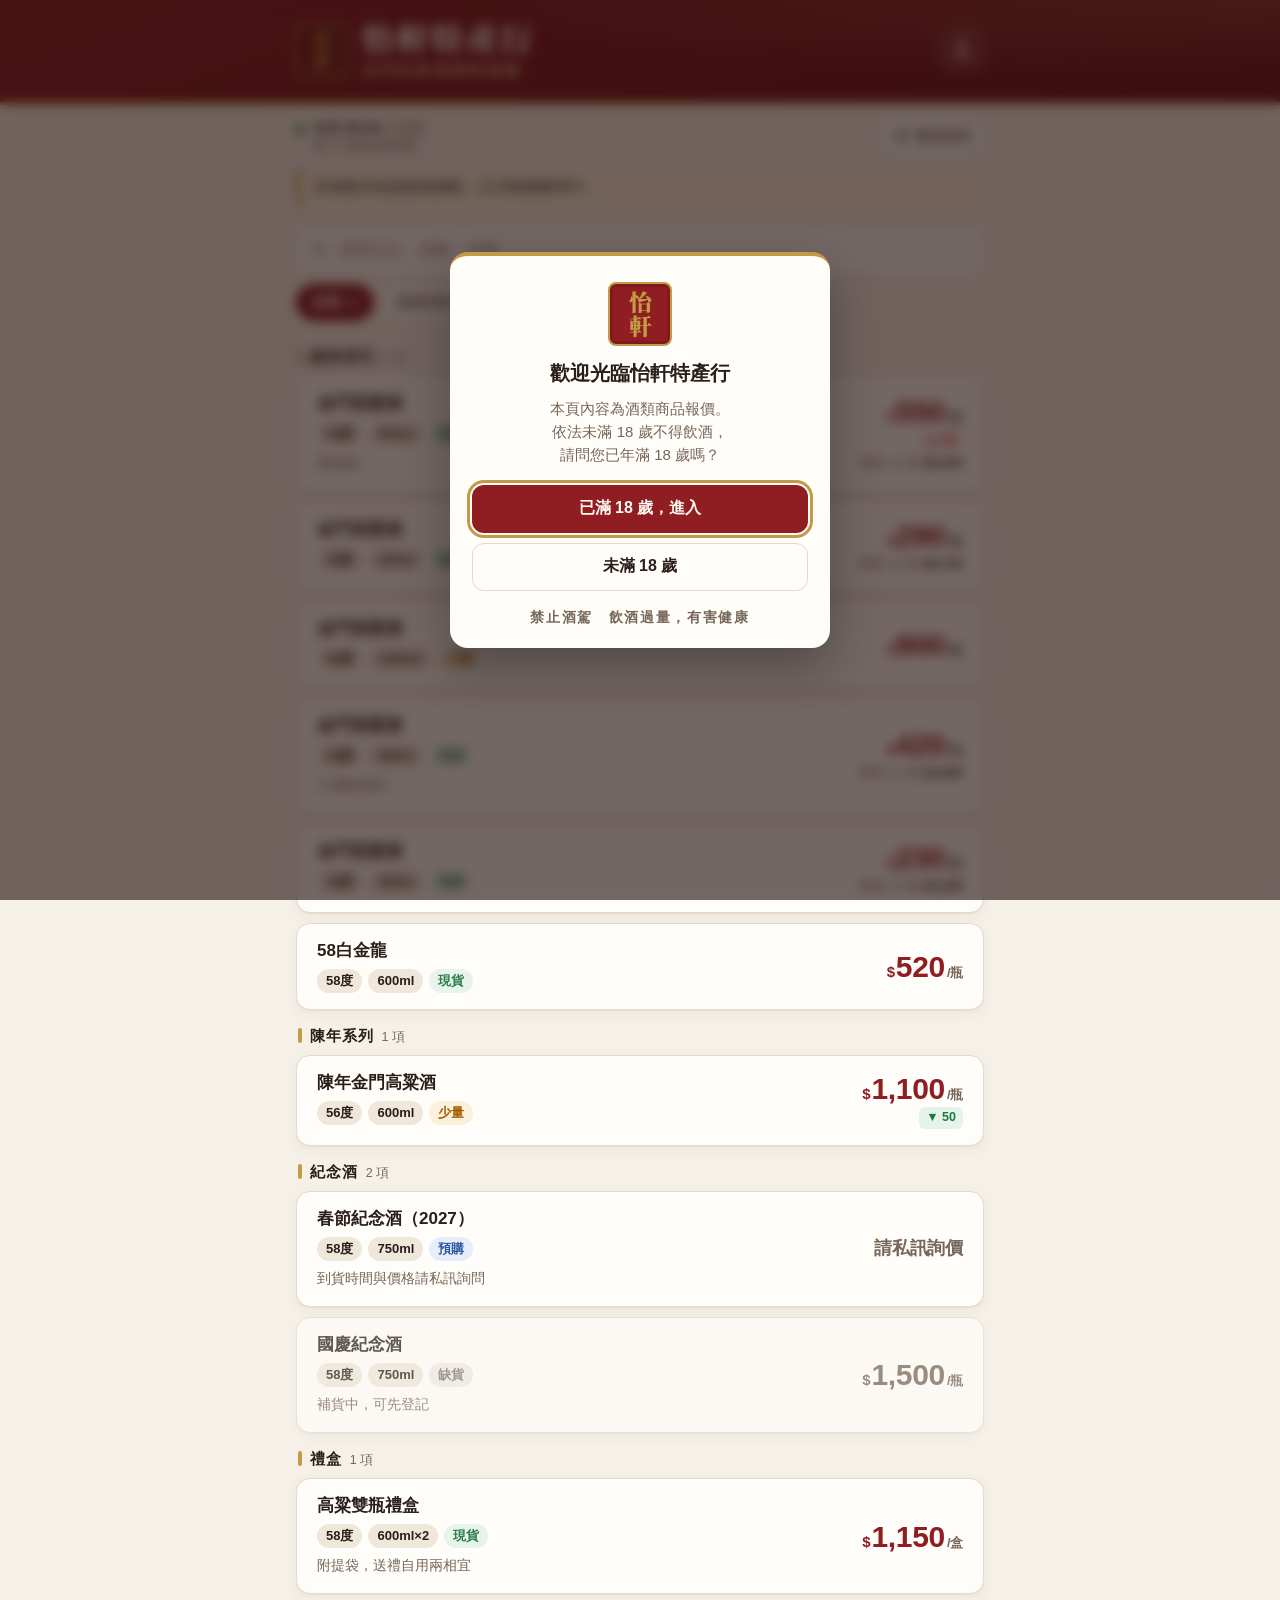
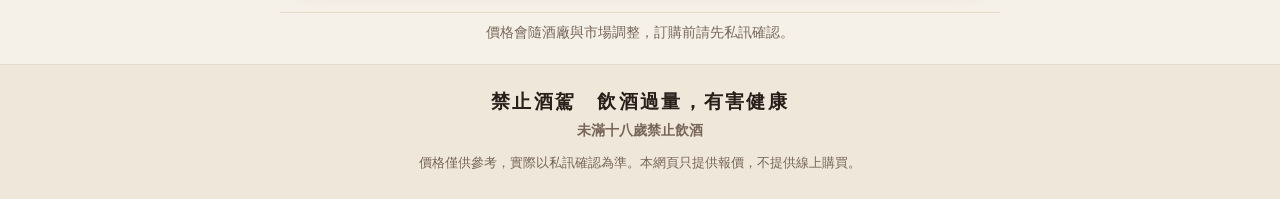
==== index.html @ 27825918 "怡軒特產行 金門高粱酒即時報價網頁 - 手機優先的價格清單：分類、搜尋、狀態標籤、整箱價、紅漲綠跌 - 價格來源可接 Google 試算表（手機改價、自動更新），讀不到時改用 data/prices." ====
<!doctype html>
<html lang="zh-Hant">
<head>
  <meta charset="utf-8">
  <meta name="viewport" content="width=device-width, initial-scale=1, viewport-fit=cover">
  <title>怡軒特產行｜金門高粱酒即時報價</title>
  <meta name="description" content="怡軒特產行的金門高粱酒最新價格，隨時更新，訂購前請私訊確認。">
  <!-- 預設不讓搜尋引擎收錄，只有拿到連結的人看得到；想被 Google 搜尋到就刪掉這一行 -->
  <meta name="robots" content="noindex">
  <meta name="theme-color" content="#8f1d22">

  <!-- 在 LINE／Facebook 分享連結時顯示的預覽卡片 -->
  <meta property="og:type" content="website">
  <meta property="og:title" content="怡軒特產行｜金門高粱酒即時報價">
  <meta property="og:description" content="金門高粱酒最新價格，隨時更新。訂購前請私訊確認。">
  <meta property="og:url" content="https://azin0609-dev.github.io/Kaoliang-liquor/">
  <meta property="og:image" content="https://azin0609-dev.github.io/Kaoliang-liquor/icons/og.png">
  <meta property="og:image:width" content="1200">
  <meta property="og:image:height" content="630">
  <meta property="og:locale" content="zh_TW">

  <link rel="manifest" href="manifest.webmanifest">
  <link rel="icon" href="icons/icon.svg" type="image/svg+xml">
  <link rel="apple-touch-icon" href="icons/apple-touch-icon.png">
  <link rel="preconnect" href="https://fonts.googleapis.com">
  <link rel="preconnect" href="https://fonts.gstatic.com" crossorigin>
  <link rel="stylesheet" href="https://fonts.googleapis.com/css2?family=Noto+Serif+TC:wght@700;900&text=%E6%80%A1%E8%BB%92%E7%89%B9%E7%94%A2%E8%A1%8C%E9%87%91%E9%96%80%E9%AB%98%E7%B2%B1%E9%85%92%E5%8D%B3%E6%99%82%E5%A0%B1%E5%83%B9&display=swap">
  <link rel="stylesheet" href="css/style.css">
</head>
<body>
  <header class="masthead">
    <div class="wrap masthead-inner">
      <div class="seal" aria-hidden="true"><span>怡</span><span>軒</span></div>
      <div class="masthead-text">
        <h1 class="shop" id="shop-name">怡軒特產行</h1>
        <p class="subtitle" id="page-title">金門高粱酒即時報價</p>
      </div>
      <button class="icon-btn" id="share-btn" type="button" aria-label="分享這個網頁">
        <svg viewBox="0 0 24 24" width="22" height="22" aria-hidden="true"><path fill="none" stroke="currentColor" stroke-width="2" stroke-linecap="round" stroke-linejoin="round" d="M12 3v12M7 8l5-5 5 5M5 13v6a2 2 0 0 0 2 2h10a2 2 0 0 0 2-2v-6"/></svg>
      </button>
    </div>
  </header>

  <main class="wrap">
    <div class="status-row">
      <p class="status" id="status" aria-live="polite">讀取價格中…</p>
      <button class="refresh-btn" id="refresh-btn" type="button">
        <svg viewBox="0 0 24 24" width="16" height="16" aria-hidden="true"><path fill="none" stroke="currentColor" stroke-width="2.2" stroke-linecap="round" stroke-linejoin="round" d="M20 11a8 8 0 1 0-2.3 5.7M20 4v7h-7"/></svg>
        重新整理
      </button>
    </div>

    <p class="notice" id="notice" hidden></p>
    <p class="warn" id="warn" hidden></p>

    <div class="tools">
      <label class="search">
        <svg viewBox="0 0 24 24" width="18" height="18" aria-hidden="true"><circle cx="11" cy="11" r="7" fill="none" stroke="currentColor" stroke-width="2"/><path d="m20 20-4-4" stroke="currentColor" stroke-width="2" stroke-linecap="round"/></svg>
        <input id="search" type="search" placeholder="搜尋品名、度數、容量" autocomplete="off" enterkeyhint="search">
      </label>
      <div class="chips" id="chips" role="tablist" aria-label="分類"></div>
    </div>

    <div id="list" class="list" aria-busy="true"></div>

    <section class="contact" id="contact" hidden>
      <p class="contact-note" id="contact-note"></p>
      <div class="contact-btns" id="contact-btns"></div>
    </section>
  </main>

  <footer class="footer">
    <div class="wrap">
      <p class="legal-warning">禁止酒駕　飲酒過量，有害健康</p>
      <p class="legal-sub">未滿十八歲禁止飲酒</p>
      <p class="fine">價格僅供參考，實際以私訊確認為準。本網頁只提供報價，不提供線上購買。</p>
    </div>
  </footer>

  <div class="toast" id="toast" role="status" hidden></div>

  <div class="age-gate" id="age-gate" hidden>
    <div class="age-card" role="dialog" aria-modal="true" aria-labelledby="age-title">
      <div class="seal seal-lg" aria-hidden="true"><span>怡</span><span>軒</span></div>
      <h2 id="age-title">歡迎光臨怡軒特產行</h2>
      <p>本頁內容為酒類商品報價。<br>依法未滿 18 歲不得飲酒，<br>請問您已年滿 18 歲嗎？</p>
      <div class="age-btns">
        <button type="button" class="btn btn-primary" id="age-yes">已滿 18 歲，進入</button>
        <button type="button" class="btn btn-ghost" id="age-no">未滿 18 歲</button>
      </div>
      <p class="age-msg" id="age-msg" hidden>謝謝您的誠實，請滿 18 歲後再來看看喔！</p>
      <p class="legal-warning small">禁止酒駕　飲酒過量，有害健康</p>
    </div>
  </div>

  <noscript><p class="wrap">這個網頁需要開啟 JavaScript 才能顯示價格。</p></noscript>
  <script type="module" src="js/app.js"></script>
</body>
</html>
---- css/style.css ----
/* 怡軒特產行 高粱酒報價：全部樣式（淺色／深色、手機優先） */

:root {
  --bg: #f6f1e8;
  --surface: #fffdf9;
  --surface-2: #efe7da;
  --ink: #2a1e1a;
  --muted: #776659;
  --line: #e6dacb;
  --brand: #8f1d22;
  --brand-2: #6c1418;
  --brand-ink: #fffaf2;
  --gold: #c39a45;
  --price: #8f1d22;
  --up: #c62828;
  --up-bg: #fdeaea;
  --down: #1d7a3e;
  --down-bg: #e5f4ea;
  --in: #2e7d4f;
  --in-bg: #e7f3eb;
  --low: #a35f00;
  --low-bg: #fbf0dc;
  --out: #7d7570;
  --out-bg: #eeeae6;
  --pre: #2856a3;
  --pre-bg: #e7eefa;
  --line-green: #06c755;
  --shadow: 0 1px 2px rgba(60, 30, 20, .06), 0 4px 14px rgba(60, 30, 20, .05);
  --radius: 14px;
  --serif: "Noto Serif TC", "Songti TC", "PMingLiU", serif;
  --sans: -apple-system, BlinkMacSystemFont, "PingFang TC", "Noto Sans TC", "Microsoft JhengHei", "Heiti TC", sans-serif;
  color-scheme: light;
}

@media (prefers-color-scheme: dark) {
  :root:not([data-theme="light"]) {
    --bg: #15100e;
    --surface: #211916;
    --surface-2: #1b1412;
    --ink: #f3e9df;
    --muted: #b4a395;
    --line: #3a2d28;
    --brand: #7a181c;
    --brand-2: #52100f;
    --brand-ink: #fff4e6;
    --gold: #d6b066;
    --price: #ff8a7a;
    --up: #ff6b6b;
    --up-bg: #3d1a1a;
    --down: #52c47c;
    --down-bg: #15301f;
    --in: #67c98d;
    --in-bg: #16301f;
    --low: #f0b45a;
    --low-bg: #3a2a12;
    --out: #a59d97;
    --out-bg: #2c2522;
    --pre: #8fb2f0;
    --pre-bg: #1a2640;
    --shadow: 0 1px 2px rgba(0, 0, 0, .3);
    color-scheme: dark;
  }
}

* { box-sizing: border-box; }

html { -webkit-text-size-adjust: 100%; }

body {
  margin: 0;
  background: var(--bg);
  color: var(--ink);
  font-family: var(--sans);
  font-size: 16px;
  line-height: 1.55;
  min-height: 100vh;
  display: flex;
  flex-direction: column;
}

body.locked { overflow: hidden; }

button, input { font: inherit; color: inherit; }

[hidden] { display: none !important; }

.wrap {
  width: 100%;
  max-width: 720px;
  margin: 0 auto;
  padding: 0 16px;
}

main.wrap { flex: 1; display: flex; flex-direction: column; }

/* ---------- 標題列 ---------- */
.masthead {
  background:
    radial-gradient(120% 140% at 100% 0%, rgba(255, 210, 140, .16), transparent 55%),
    linear-gradient(160deg, var(--brand), var(--brand-2));
  color: var(--brand-ink);
  padding: calc(18px + env(safe-area-inset-top)) 0 20px;
  border-bottom: 3px solid var(--gold);
}

.masthead-inner {
  display: flex;
  align-items: center;
  gap: 14px;
}

.seal {
  flex: none;
  width: 52px;
  height: 52px;
  border: 2px solid var(--gold);
  border-radius: 8px;
  display: grid;
  place-content: center;
  font-family: var(--serif);
  font-weight: 900;
  font-size: 19px;
  line-height: 1.05;
  color: var(--gold);
  background: rgba(0, 0, 0, .12);
  box-shadow: inset 0 0 0 3px rgba(0, 0, 0, .12);
}
.seal span { display: block; text-align: center; }

.masthead-text { flex: 1; min-width: 0; }

.shop {
  margin: 0;
  font-family: var(--serif);
  font-weight: 900;
  font-size: clamp(24px, 6.4vw, 32px);
  letter-spacing: .08em;
  line-height: 1.2;
}

.subtitle {
  margin: 2px 0 0;
  font-family: var(--serif);
  font-weight: 700;
  font-size: 15px;
  letter-spacing: .18em;
  color: #f1d9a8;
}

.icon-btn {
  flex: none;
  width: 44px;
  height: 44px;
  display: grid;
  place-items: center;
  border: 1px solid rgba(255, 240, 220, .35);
  border-radius: 12px;
  background: rgba(255, 255, 255, .08);
  color: var(--brand-ink);
  cursor: pointer;
}
.icon-btn:hover { background: rgba(255, 255, 255, .16); }

/* ---------- 更新狀態 ---------- */
.status-row {
  display: flex;
  align-items: center;
  justify-content: space-between;
  gap: 12px;
  margin: 14px 0 10px;
}

.status {
  margin: 0;
  font-size: 14px;
  color: var(--muted);
  display: flex;
  align-items: flex-start;
  gap: 8px;
  line-height: 1.4;
}
.status .dot { margin-top: 6px; }
.status-sub { display: block; font-size: 12.5px; }

.dot {
  width: 9px;
  height: 9px;
  border-radius: 50%;
  background: var(--out);
  flex: none;
}
.dot.live {
  background: var(--in);
  box-shadow: 0 0 0 0 rgba(46, 125, 79, .5);
  animation: pulse 2s infinite;
}
.dot.stale { background: var(--low); }

@keyframes pulse {
  0% { box-shadow: 0 0 0 0 rgba(46, 125, 79, .45); }
  70% { box-shadow: 0 0 0 8px rgba(46, 125, 79, 0); }
  100% { box-shadow: 0 0 0 0 rgba(46, 125, 79, 0); }
}

.status b { color: var(--ink); font-weight: 700; }

.refresh-btn {
  flex: none;
  display: inline-flex;
  align-items: center;
  gap: 6px;
  min-height: 36px;
  padding: 6px 12px;
  border: 1px solid var(--line);
  border-radius: 999px;
  background: var(--surface);
  font-size: 14px;
  cursor: pointer;
}
.refresh-btn:hover { border-color: var(--gold); }
.refresh-btn.spinning svg { animation: spin .8s linear infinite; }
@keyframes spin { to { transform: rotate(360deg); } }

.notice, .warn {
  margin: 0 0 12px;
  padding: 10px 14px;
  border-radius: 12px;
  font-size: 14.5px;
}
.notice {
  background: var(--low-bg);
  color: var(--ink);
  border-left: 4px solid var(--gold);
}
.warn {
  background: var(--up-bg);
  color: var(--ink);
  border-left: 4px solid var(--up);
}

/* ---------- 搜尋與分類 ---------- */
.tools {
  position: sticky;
  top: 0;
  z-index: 5;
  background: var(--bg);
  padding: 6px 0 10px;
  margin: 0 -16px;
  padding-left: 16px;
  padding-right: 16px;
}

.search {
  display: flex;
  align-items: center;
  gap: 8px;
  padding: 0 14px;
  background: var(--surface);
  border: 1px solid var(--line);
  border-radius: 12px;
  color: var(--muted);
}
.search:focus-within { border-color: var(--gold); box-shadow: 0 0 0 3px rgba(195, 154, 69, .22); }
.search input {
  flex: 1;
  min-width: 0;
  height: 46px;
  border: 0;
  outline: 0;
  background: transparent;
  font-size: 16px;
  color: var(--ink);
}
.search input::placeholder { color: var(--muted); opacity: .85; }

.chips {
  display: flex;
  gap: 8px;
  overflow-x: auto;
  padding-top: 10px;
  scrollbar-width: none;
}
.chips::-webkit-scrollbar { display: none; }

.chip {
  flex: none;
  min-height: 36px;
  padding: 6px 14px;
  border: 1px solid var(--line);
  border-radius: 999px;
  background: var(--surface);
  font-size: 14.5px;
  cursor: pointer;
  white-space: nowrap;
}
.chip[aria-selected="true"] {
  background: var(--brand);
  border-color: var(--brand);
  color: var(--brand-ink);
  font-weight: 700;
}
.chip .count { opacity: .7; font-size: 12.5px; margin-left: 4px; }

/* ---------- 價格清單 ---------- */
.list { padding-bottom: 18px; }

.group { margin-top: 10px; }

.group-title {
  display: flex;
  align-items: baseline;
  gap: 8px;
  margin: 14px 2px 8px;
  font-size: 15px;
  font-weight: 800;
  letter-spacing: .06em;
  color: var(--ink);
}
.group-title::before {
  content: "";
  width: 4px;
  height: 15px;
  border-radius: 2px;
  background: var(--gold);
  align-self: center;
}
.group-title small { font-weight: 500; color: var(--muted); letter-spacing: 0; }

.items { list-style: none; margin: 0; padding: 0; display: grid; gap: 10px; }

.item {
  display: grid;
  grid-template-columns: 1fr auto;
  gap: 4px 14px;
  padding: 14px 16px;
  background: var(--surface);
  border: 1px solid var(--line);
  border-radius: var(--radius);
  box-shadow: var(--shadow);
}

.item-main { min-width: 0; }

.item-name {
  margin: 0;
  font-size: 17px;
  font-weight: 800;
  line-height: 1.35;
  overflow-wrap: anywhere;
}

.specs {
  display: flex;
  flex-wrap: wrap;
  gap: 6px;
  margin-top: 6px;
}

.spec, .tag {
  display: inline-flex;
  align-items: center;
  min-height: 24px;
  padding: 1px 9px;
  border-radius: 999px;
  font-size: 13px;
  font-weight: 700;
  white-space: nowrap;
}
.spec { background: var(--surface-2); color: var(--ink); font-weight: 600; }

.tag-in { background: var(--in-bg); color: var(--in); }
.tag-low { background: var(--low-bg); color: var(--low); }
.tag-out { background: var(--out-bg); color: var(--out); }
.tag-pre { background: var(--pre-bg); color: var(--pre); }
.tag-other { background: var(--surface-2); color: var(--muted); }

.item-note {
  margin: 8px 0 0;
  font-size: 13.5px;
  color: var(--muted);
  overflow-wrap: anywhere;
}

.item-price {
  text-align: right;
  display: flex;
  flex-direction: column;
  align-items: flex-end;
  justify-content: center;
  gap: 2px;
}

.price {
  font-size: 27px;
  font-weight: 800;
  line-height: 1.1;
  color: var(--price);
  font-variant-numeric: tabular-nums;
  letter-spacing: -.01em;
  white-space: nowrap;
}
.price .cur { font-size: 15px; font-weight: 700; margin-right: 1px; }
.price .unit { font-size: 13px; font-weight: 600; color: var(--muted); margin-left: 2px; }
.price.ask { font-size: 18px; color: var(--muted); }

.change {
  font-size: 12.5px;
  font-weight: 800;
  padding: 1px 7px;
  border-radius: 6px;
  font-variant-numeric: tabular-nums;
  white-space: nowrap;
}
.change.up { color: var(--up); background: var(--up-bg); }
.change.down { color: var(--down); background: var(--down-bg); }

.case {
  font-size: 13px;
  color: var(--muted);
  white-space: nowrap;
  font-variant-numeric: tabular-nums;
}
.case b { color: var(--ink); font-weight: 700; }

.item.is-out { opacity: .72; }
.item.is-out .price { color: var(--muted); }

.empty {
  text-align: center;
  color: var(--muted);
  padding: 40px 16px;
  background: var(--surface);
  border: 1px dashed var(--line);
  border-radius: var(--radius);
}
.empty button { margin-top: 10px; }

/* 讀取中的骨架畫面 */
.skeleton {
  height: 84px;
  border-radius: var(--radius);
  background: linear-gradient(90deg, var(--surface) 25%, var(--surface-2) 50%, var(--surface) 75%);
  background-size: 200% 100%;
  animation: shimmer 1.2s infinite;
  border: 1px solid var(--line);
}
@keyframes shimmer { to { background-position: -200% 0; } }

/* ---------- 聯絡 ---------- */
.contact {
  position: sticky;
  bottom: 0;
  z-index: 4;
  margin: auto -16px 0;
  padding: 10px 16px calc(12px + env(safe-area-inset-bottom));
  background: color-mix(in srgb, var(--bg) 92%, transparent);
  backdrop-filter: blur(8px);
  -webkit-backdrop-filter: blur(8px);
  border-top: 1px solid var(--line);
}
.contact-note { margin: 0 0 8px; font-size: 13.5px; color: var(--muted); text-align: center; }
.contact-btns { display: flex; gap: 10px; }
.contact-btns .btn { flex: 1; }

.btn {
  display: inline-flex;
  align-items: center;
  justify-content: center;
  gap: 8px;
  min-height: 48px;
  padding: 10px 18px;
  border-radius: 12px;
  border: 1px solid transparent;
  font-size: 16px;
  font-weight: 800;
  text-decoration: none;
  cursor: pointer;
}
.btn-primary { background: var(--brand); color: var(--brand-ink); }
.btn-primary:hover { filter: brightness(1.08); }
.btn-line { background: var(--line-green); color: #fff; }
.btn-line:hover { filter: brightness(1.05); }
.btn-ghost { background: transparent; border-color: var(--line); color: var(--ink); }
.btn-small { min-height: 38px; font-size: 14.5px; padding: 6px 14px; }

/* ---------- 頁尾（法定警語） ---------- */
.footer {
  padding: 22px 0 calc(26px + env(safe-area-inset-bottom));
  background: var(--surface-2);
  border-top: 1px solid var(--line);
  text-align: center;
}
.legal-warning {
  margin: 0;
  font-size: 19px;
  font-weight: 900;
  letter-spacing: .12em;
  color: var(--ink);
}
.legal-warning.small { font-size: 14px; margin-top: 16px; color: var(--muted); }
.legal-sub { margin: 4px 0 0; font-size: 14px; font-weight: 700; color: var(--muted); }
.fine { margin: 12px 0 0; font-size: 12.5px; color: var(--muted); }

/* ---------- 提示訊息 ---------- */
.toast {
  position: fixed;
  left: 50%;
  bottom: calc(96px + env(safe-area-inset-bottom));
  transform: translateX(-50%);
  z-index: 30;
  max-width: calc(100% - 32px);
  padding: 10px 18px;
  border-radius: 999px;
  background: var(--ink);
  color: var(--bg);
  font-size: 14.5px;
  font-weight: 600;
  box-shadow: 0 6px 20px rgba(0, 0, 0, .2);
}

/* ---------- 年齡確認 ---------- */
.age-gate {
  position: fixed;
  inset: 0;
  z-index: 50;
  display: grid;
  place-items: center;
  padding: 16px;
  background: rgba(30, 12, 10, .62);
  backdrop-filter: blur(6px);
  -webkit-backdrop-filter: blur(6px);
}
.age-card {
  width: 100%;
  max-width: 380px;
  padding: 26px 22px 20px;
  border-radius: 18px;
  background: var(--surface);
  text-align: center;
  box-shadow: 0 20px 50px rgba(0, 0, 0, .3);
  border-top: 4px solid var(--gold);
}
.seal-lg {
  width: 64px;
  height: 64px;
  font-size: 23px;
  margin: 0 auto 12px;
  background: var(--brand);
  color: var(--gold);
}
.age-card h2 { margin: 0 0 8px; font-size: 20px; }
.age-card p { margin: 0; color: var(--muted); font-size: 15px; }
.age-btns { display: grid; gap: 10px; margin-top: 18px; }
.age-msg { margin-top: 12px !important; color: var(--ink) !important; font-weight: 700; }

:focus-visible { outline: 3px solid var(--gold); outline-offset: 2px; }

@media (min-width: 640px) {
  .item { padding: 16px 20px; }
  .price { font-size: 30px; }
}

@media (prefers-reduced-motion: reduce) {
  *, *::before, *::after { animation: none !important; transition: none !important; }
}
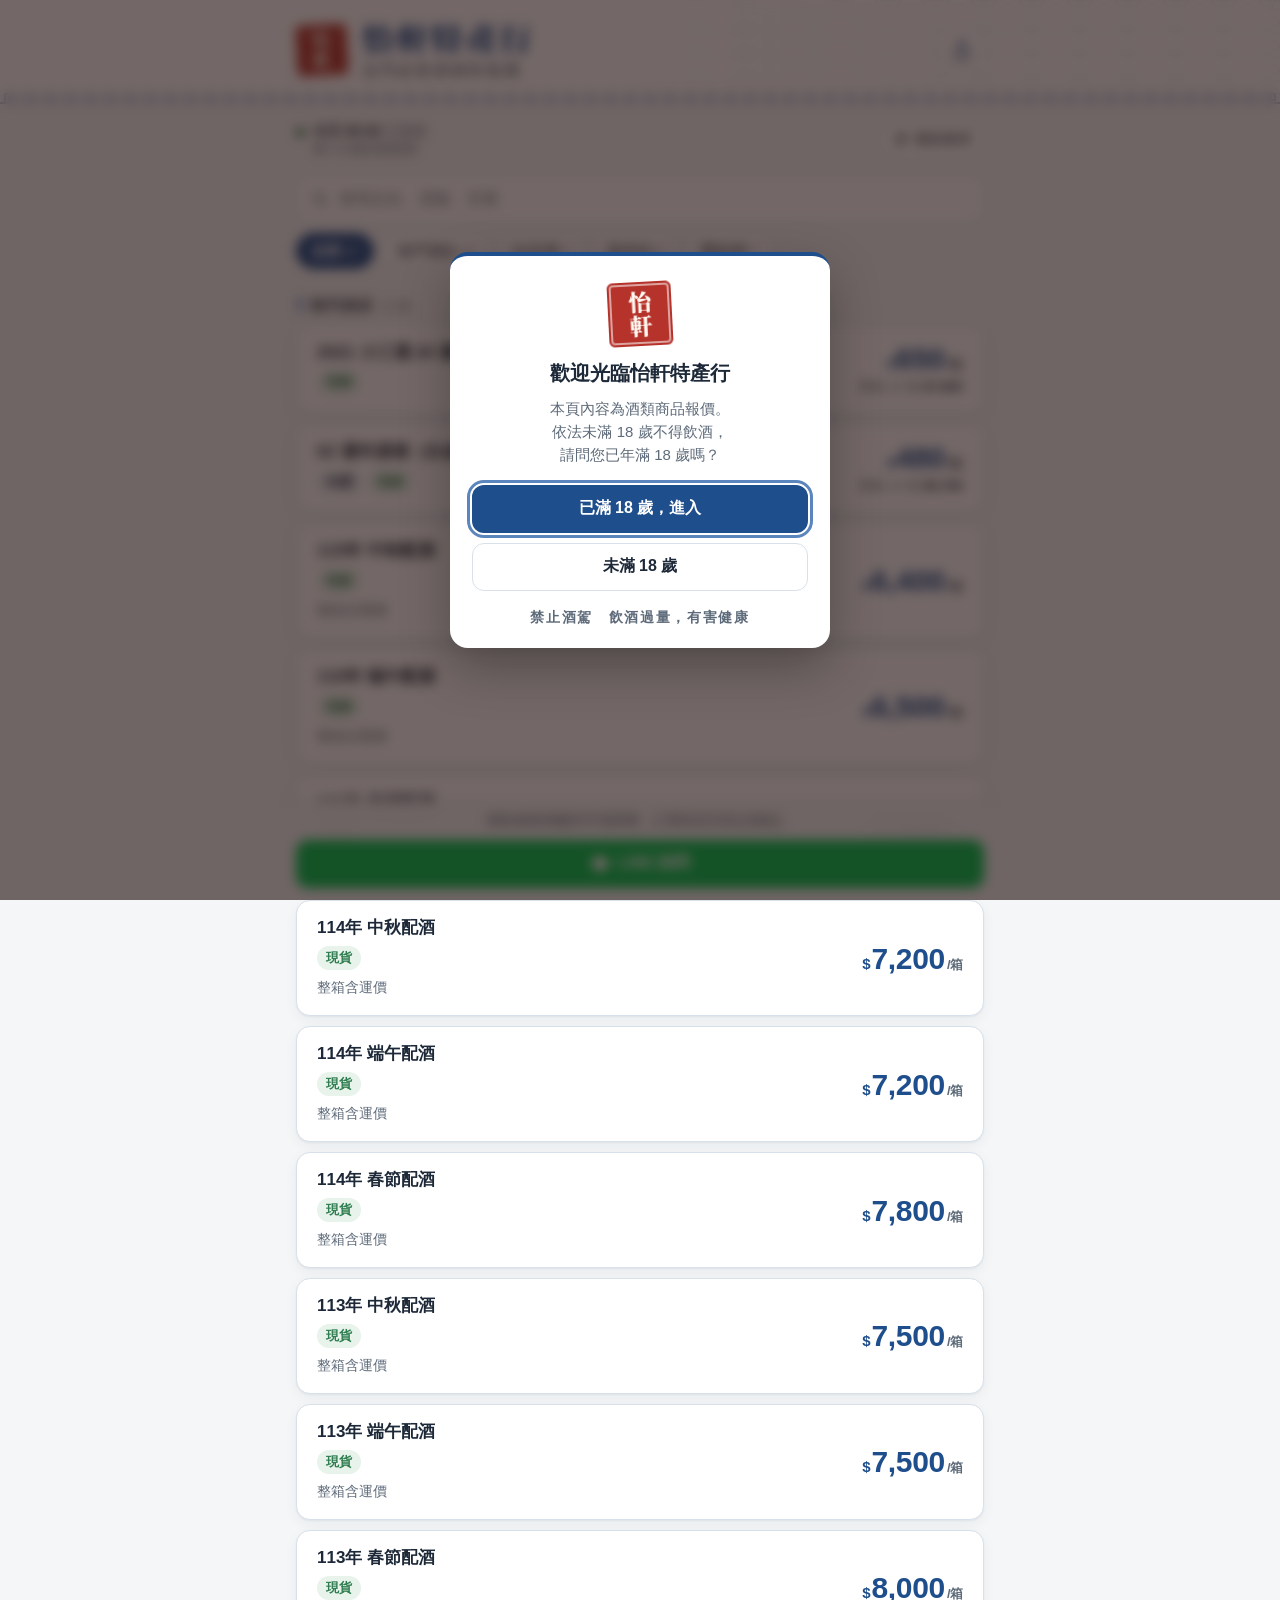
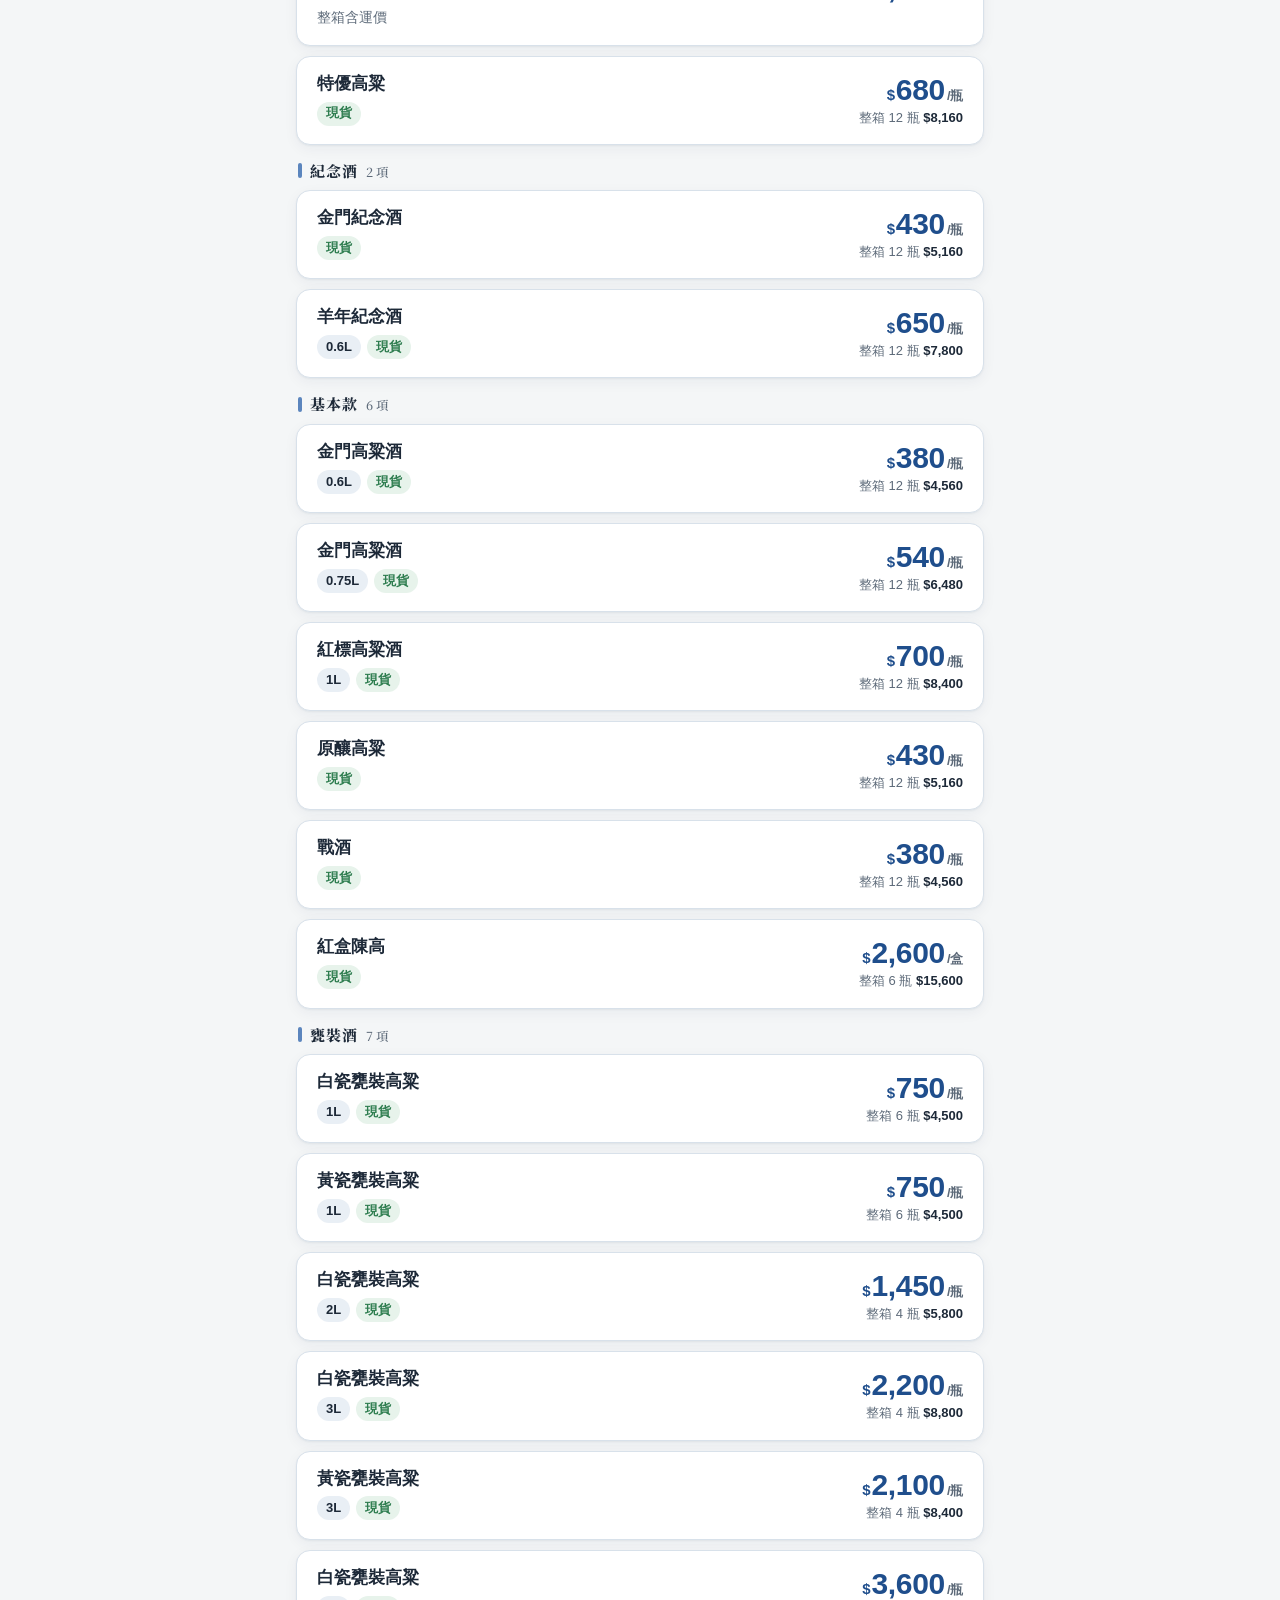
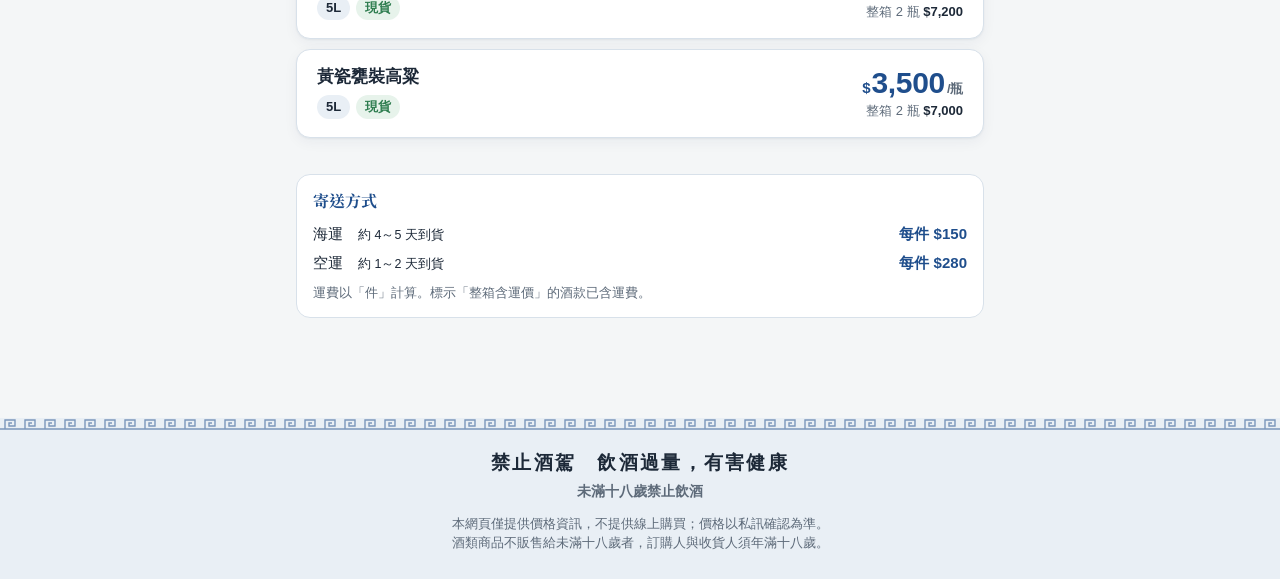
==== commit aff851b1: "青花瓷風格、寄送方式、年齡警語；紅標高粱酒歸基本款、甕裝酒分類 Co-Authored-By: Claude Opus 5.5 <noreply@anthropic.com> Claude-Sessi" ====
--- a/index.html
+++ b/index.html
@@ -7,7 +7,7 @@
   <meta name="description" content="怡軒特產行的金門高粱酒最新價格，隨時更新，訂購前請私訊確認。">
   <!-- 預設不讓搜尋引擎收錄，只有拿到連結的人看得到；想被 Google 搜尋到就刪掉這一行 -->
   <meta name="robots" content="noindex">
-  <meta name="theme-color" content="#8f1d22">
+  <meta name="theme-color" content="#f4f6f7">
 
   <!-- 在 LINE／Facebook 分享連結時顯示的預覽卡片 -->
   <meta property="og:type" content="website">
@@ -63,6 +63,12 @@
 
     <div id="list" class="list" aria-busy="true"></div>
 
+    <section class="shipping" id="shipping" hidden>
+      <h2>寄送方式</h2>
+      <ul class="ship-list" id="ship-list"></ul>
+      <p class="ship-note" id="ship-note" hidden></p>
+    </section>
+
     <section class="contact" id="contact" hidden>
       <p class="contact-note" id="contact-note"></p>
       <div class="contact-btns" id="contact-btns"></div>
@@ -70,10 +76,11 @@
   </main>
 
   <footer class="footer">
+    <div class="fret" aria-hidden="true"></div>
     <div class="wrap">
       <p class="legal-warning">禁止酒駕　飲酒過量，有害健康</p>
       <p class="legal-sub">未滿十八歲禁止飲酒</p>
-      <p class="fine">價格僅供參考，實際以私訊確認為準。本網頁只提供報價，不提供線上購買。</p>
+      <p class="fine">本網頁僅提供價格資訊，不提供線上購買；價格以私訊確認為準。<br>酒類商品不販售給未滿十八歲者，訂購人與收貨人須年滿十八歲。</p>
     </div>
   </footer>
 
--- a/css/style.css
+++ b/css/style.css
@@ -1,17 +1,20 @@
 /* 怡軒特產行 高粱酒報價：全部樣式（淺色／深色、手機優先） */
 
 :root {
-  --bg: #f6f1e8;
-  --surface: #fffdf9;
-  --surface-2: #efe7da;
-  --ink: #2a1e1a;
-  --muted: #776659;
-  --line: #e6dacb;
-  --brand: #8f1d22;
-  --brand-2: #6c1418;
-  --brand-ink: #fffaf2;
-  --gold: #c39a45;
-  --price: #8f1d22;
+  --bg: #f4f6f7;
+  --surface: #ffffff;
+  --surface-2: #e9eff5;
+  --ink: #1d2938;
+  --muted: #5d6a79;
+  --line: #d8e1ea;
+  --brand: #1f4e8c;
+  --brand-2: #163a6b;
+  --brand-ink: #ffffff;
+  --gold: #5b85bd;
+  --seal: #b5332b;
+  --seal-ink: #fff7f0;
+  --price: #1f4e8c;
+  --pattern: #1f4e8c;
   --up: #c62828;
   --up-bg: #fdeaea;
   --down: #1d7a3e;
@@ -20,12 +23,12 @@
   --in-bg: #e7f3eb;
   --low: #a35f00;
   --low-bg: #fbf0dc;
-  --out: #7d7570;
-  --out-bg: #eeeae6;
+  --out: #7d7a78;
+  --out-bg: #eeeceb;
   --pre: #2856a3;
   --pre-bg: #e7eefa;
   --line-green: #06c755;
-  --shadow: 0 1px 2px rgba(60, 30, 20, .06), 0 4px 14px rgba(60, 30, 20, .05);
+  --shadow: 0 1px 2px rgba(20, 40, 70, .05), 0 4px 14px rgba(20, 40, 70, .05);
   --radius: 14px;
   --serif: "Noto Serif TC", "Songti TC", "PMingLiU", serif;
   --sans: -apple-system, BlinkMacSystemFont, "PingFang TC", "Noto Sans TC", "Microsoft JhengHei", "Heiti TC", sans-serif;
@@ -34,17 +37,20 @@
 
 @media (prefers-color-scheme: dark) {
   :root:not([data-theme="light"]) {
-    --bg: #15100e;
-    --surface: #211916;
-    --surface-2: #1b1412;
-    --ink: #f3e9df;
-    --muted: #b4a395;
-    --line: #3a2d28;
-    --brand: #7a181c;
-    --brand-2: #52100f;
-    --brand-ink: #fff4e6;
-    --gold: #d6b066;
-    --price: #ff8a7a;
+    --bg: #0f1620;
+    --surface: #17212d;
+    --surface-2: #1d2a39;
+    --ink: #e6edf5;
+    --muted: #9eadbf;
+    --line: #2a3a4d;
+    --brand: #2c5ea3;
+    --brand-2: #1f4778;
+    --brand-ink: #ffffff;
+    --gold: #7fa8e0;
+    --seal: #c0453c;
+    --seal-ink: #fff7f0;
+    --price: #9cc1f2;
+    --pattern: #7fa8e0;
     --up: #ff6b6b;
     --up-bg: #3d1a1a;
     --down: #52c47c;
@@ -95,12 +101,37 @@
 
 /* ---------- 標題列 ---------- */
 .masthead {
-  background:
-    radial-gradient(120% 140% at 100% 0%, rgba(255, 210, 140, .16), transparent 55%),
-    linear-gradient(160deg, var(--brand), var(--brand-2));
-  color: var(--brand-ink);
-  padding: calc(18px + env(safe-area-inset-top)) 0 20px;
-  border-bottom: 3px solid var(--gold);
+  position: relative;
+  background: var(--surface);
+  color: var(--price);
+  padding: calc(18px + env(safe-area-inset-top)) 0 26px;
+  overflow: hidden;
+}
+/* 右側淡淡的青花海水紋 */
+.masthead::before {
+  content: "";
+  position: absolute;
+  inset: 0 0 12px 45%;
+  background-image: url("data:image/svg+xml,%3Csvg xmlns='http://www.w3.org/2000/svg' width='48' height='24' viewBox='0 0 48 24'%3E%3Cg fill='none' stroke='%231f4e8c' stroke-width='1'%3E%3Cpath d='M0 24a24 24 0 0 1 48 0M8 24a16 16 0 0 1 32 0M16 24a8 8 0 0 1 16 0M-24 12a24 24 0 0 1 48 0M-16 12a16 16 0 0 1 32 0M-8 12a8 8 0 0 1 16 0M24 12a24 24 0 0 1 48 0M32 12a16 16 0 0 1 32 0M40 12a8 8 0 0 1 16 0'/%3E%3C/g%3E%3C/svg%3E");
+  background-size: 48px 24px;
+  opacity: .13;
+  -webkit-mask-image: linear-gradient(90deg, transparent, #000 60%);
+  mask-image: linear-gradient(90deg, transparent, #000 60%);
+  pointer-events: none;
+}
+/* 下緣回紋 */
+.masthead::after, .fret {
+  content: "";
+  display: block;
+  height: 12px;
+  background-image: url("data:image/svg+xml,%3Csvg xmlns='http://www.w3.org/2000/svg' width='20' height='12' viewBox='0 0 20 12'%3E%3Cpath d='M0 11H20M5 11V2H15V8H9V5H12' fill='none' stroke='%231f4e8c' stroke-width='1.4'/%3E%3C/svg%3E");
+  background-size: 20px 12px;
+  opacity: .55;
+}
+.masthead::after { position: absolute; left: 0; right: 0; bottom: 4px; }
+.masthead-inner { position: relative; z-index: 1; }
+@media (prefers-color-scheme: dark) {
+  .masthead::before, .masthead::after, .fret { filter: invert(1) hue-rotate(180deg) brightness(1.4); }
 }
 
 .masthead-inner {
@@ -113,17 +144,17 @@
   flex: none;
   width: 52px;
   height: 52px;
-  border: 2px solid var(--gold);
-  border-radius: 8px;
+  border-radius: 6px;
   display: grid;
   place-content: center;
   font-family: var(--serif);
   font-weight: 900;
   font-size: 19px;
   line-height: 1.05;
-  color: var(--gold);
-  background: rgba(0, 0, 0, .12);
-  box-shadow: inset 0 0 0 3px rgba(0, 0, 0, .12);
+  color: var(--seal-ink);
+  background: var(--seal);
+  box-shadow: inset 0 0 0 2px var(--seal), inset 0 0 0 4px rgba(255, 255, 255, .55);
+  transform: rotate(-3deg);
 }
 .seal span { display: block; text-align: center; }
 
@@ -144,7 +175,7 @@
   font-weight: 700;
   font-size: 15px;
   letter-spacing: .18em;
-  color: #f1d9a8;
+  color: var(--muted);
 }
 
 .icon-btn {
@@ -153,13 +184,13 @@
   height: 44px;
   display: grid;
   place-items: center;
-  border: 1px solid rgba(255, 240, 220, .35);
+  border: 1px solid var(--line);
   border-radius: 12px;
-  background: rgba(255, 255, 255, .08);
-  color: var(--brand-ink);
+  background: var(--surface);
+  color: var(--brand);
   cursor: pointer;
 }
-.icon-btn:hover { background: rgba(255, 255, 255, .16); }
+.icon-btn:hover { background: var(--surface-2); }
 
 /* ---------- 更新狀態 ---------- */
 .status-row {
@@ -260,7 +291,7 @@
   border-radius: 12px;
   color: var(--muted);
 }
-.search:focus-within { border-color: var(--gold); box-shadow: 0 0 0 3px rgba(195, 154, 69, .22); }
+.search:focus-within { border-color: var(--gold); box-shadow: 0 0 0 3px rgba(91, 133, 189, .22); }
 .search input {
   flex: 1;
   min-width: 0;
@@ -307,6 +338,7 @@
 .group { margin-top: 10px; }
 
 .group-title {
+  font-family: var(--serif);
   display: flex;
   align-items: baseline;
   gap: 8px;
@@ -445,6 +477,20 @@
   border: 1px solid var(--line);
 }
 @keyframes shimmer { to { background-position: -200% 0; } }
+
+/* ---------- 寄送方式 ---------- */
+.shipping {
+  margin: 18px 0 0;
+  padding: 14px 16px;
+  background: var(--surface);
+  border: 1px solid var(--line);
+  border-radius: var(--radius);
+}
+.shipping h2 { margin: 0 0 8px; font-family: var(--serif); font-size: 16px; color: var(--brand); }
+.ship-list { list-style: none; margin: 0; padding: 0; display: grid; gap: 6px; }
+.ship-list li { display: flex; justify-content: space-between; gap: 12px; font-size: 15px; }
+.ship-list b { color: var(--price); font-variant-numeric: tabular-nums; }
+.ship-note { margin: 8px 0 0; font-size: 13px; color: var(--muted); }
 
 /* ---------- 聯絡 ---------- */
 .contact {
@@ -487,9 +533,9 @@
 .footer {
   padding: 22px 0 calc(26px + env(safe-area-inset-bottom));
   background: var(--surface-2);
-  border-top: 1px solid var(--line);
   text-align: center;
 }
+.footer .fret { margin: -22px 0 18px; }
 .legal-warning {
   margin: 0;
   font-size: 19px;
@@ -538,15 +584,15 @@
   background: var(--surface);
   text-align: center;
   box-shadow: 0 20px 50px rgba(0, 0, 0, .3);
-  border-top: 4px solid var(--gold);
+  border-top: 4px solid var(--brand);
 }
 .seal-lg {
   width: 64px;
   height: 64px;
   font-size: 23px;
   margin: 0 auto 12px;
-  background: var(--brand);
-  color: var(--gold);
+  background: var(--seal);
+  color: var(--seal-ink);
 }
 .age-card h2 { margin: 0 0 8px; font-size: 20px; }
 .age-card p { margin: 0; color: var(--muted); font-size: 15px; }
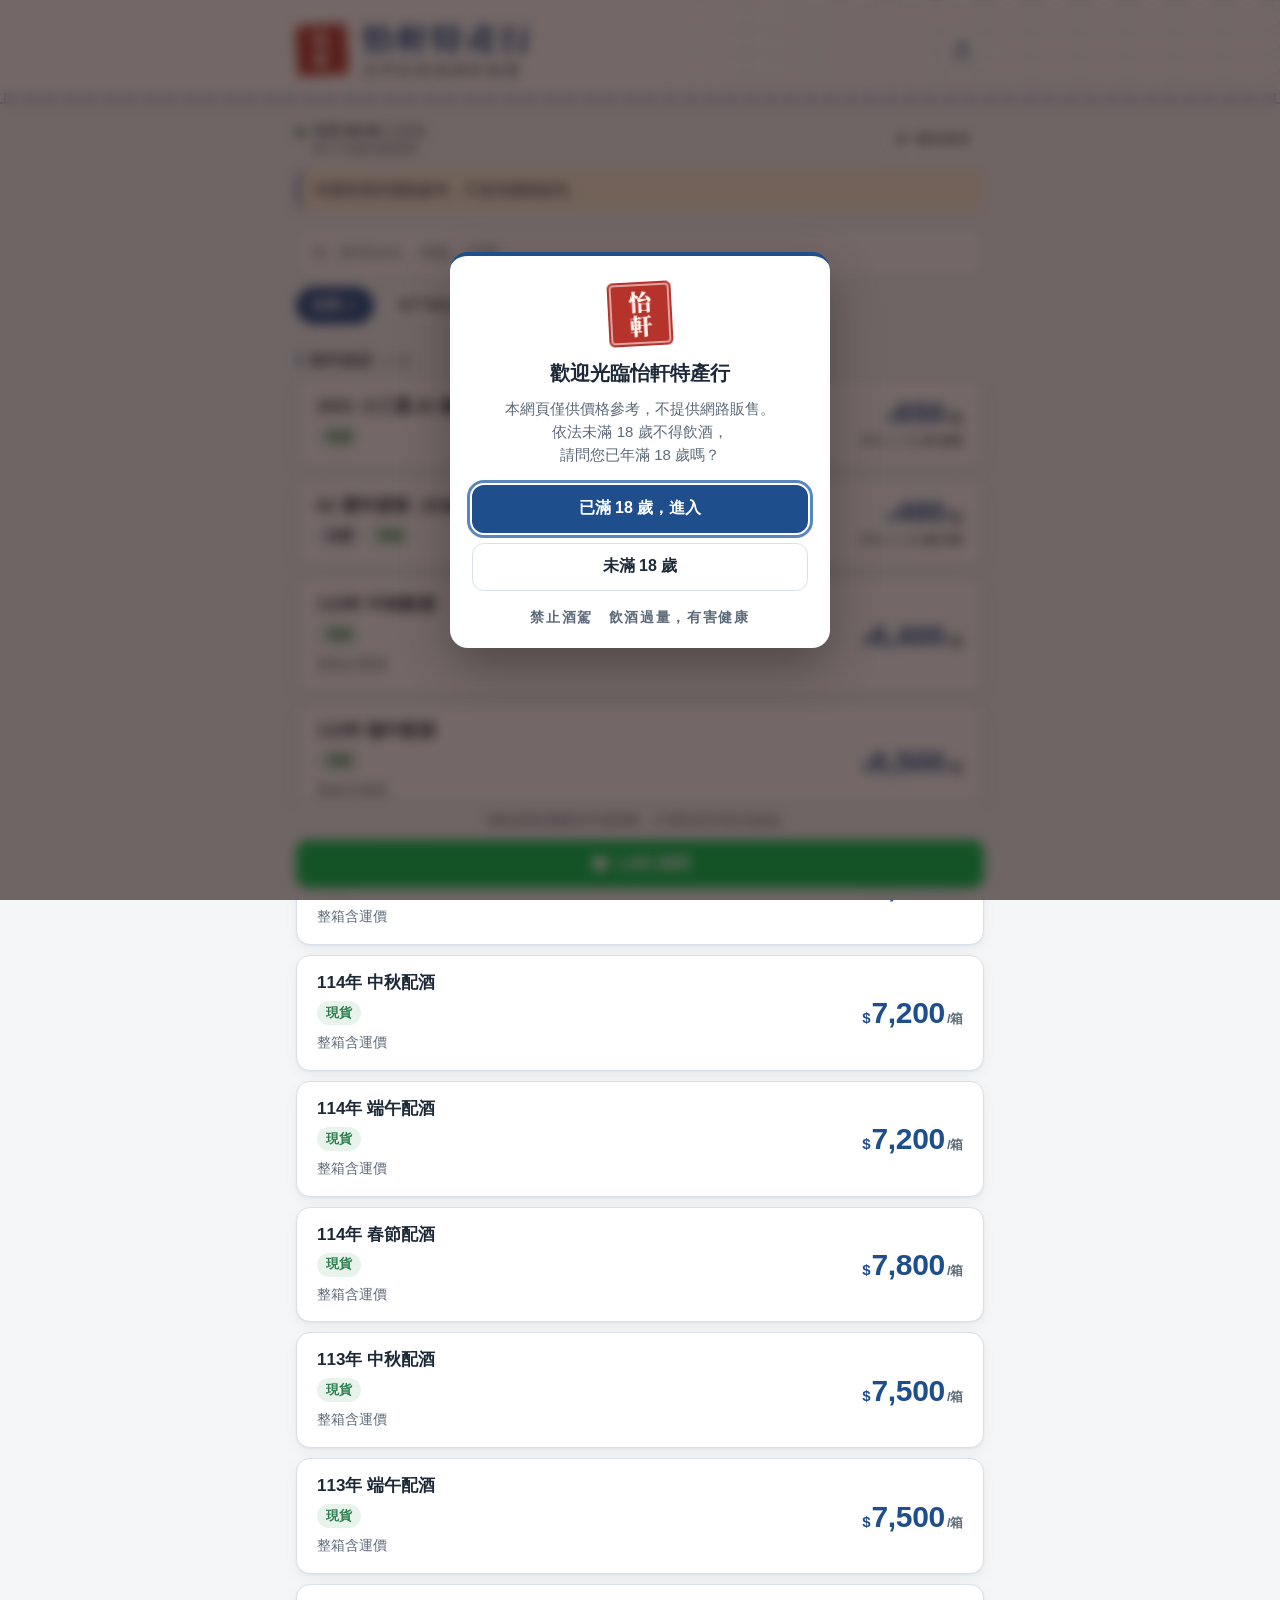
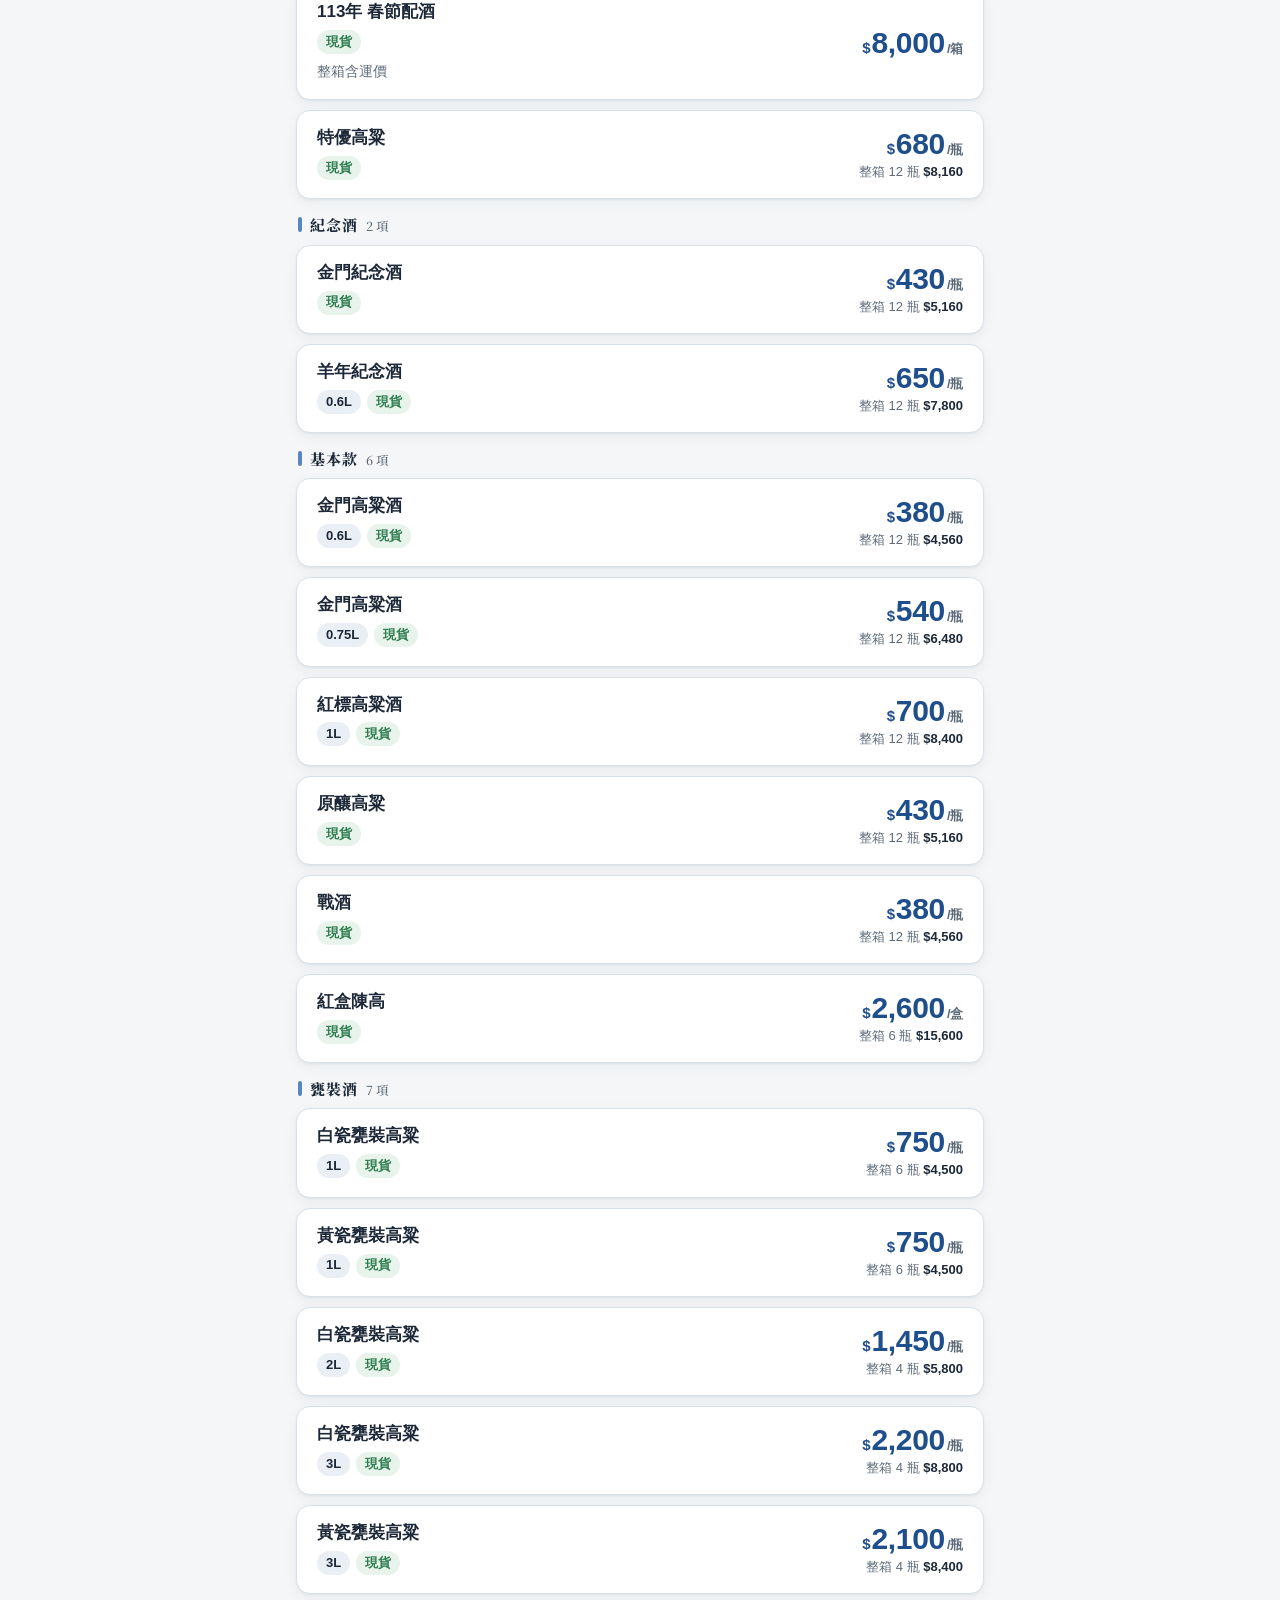
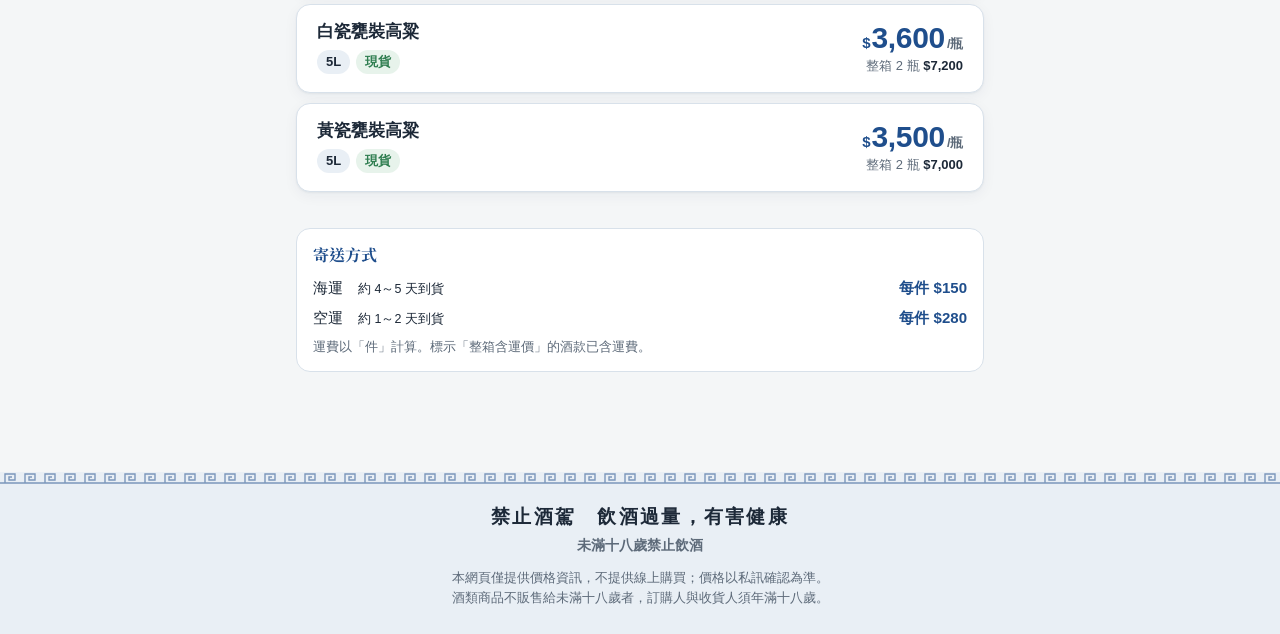
==== commit 7f256a72: "頁面上方與年齡確認加上「本網頁僅供價格參考，不提供網路販售」 Co-Authored-By: Claude Opus 5.5 <noreply@anthropic.com> Claude-Sessio" ====
--- a/index.html
+++ b/index.html
@@ -90,7 +90,7 @@
     <div class="age-card" role="dialog" aria-modal="true" aria-labelledby="age-title">
       <div class="seal seal-lg" aria-hidden="true"><span>怡</span><span>軒</span></div>
       <h2 id="age-title">歡迎光臨怡軒特產行</h2>
-      <p>本頁內容為酒類商品報價。<br>依法未滿 18 歲不得飲酒，<br>請問您已年滿 18 歲嗎？</p>
+      <p>本網頁僅供價格參考，不提供網路販售。<br>依法未滿 18 歲不得飲酒，<br>請問您已年滿 18 歲嗎？</p>
       <div class="age-btns">
         <button type="button" class="btn btn-primary" id="age-yes">已滿 18 歲，進入</button>
         <button type="button" class="btn btn-ghost" id="age-no">未滿 18 歲</button>
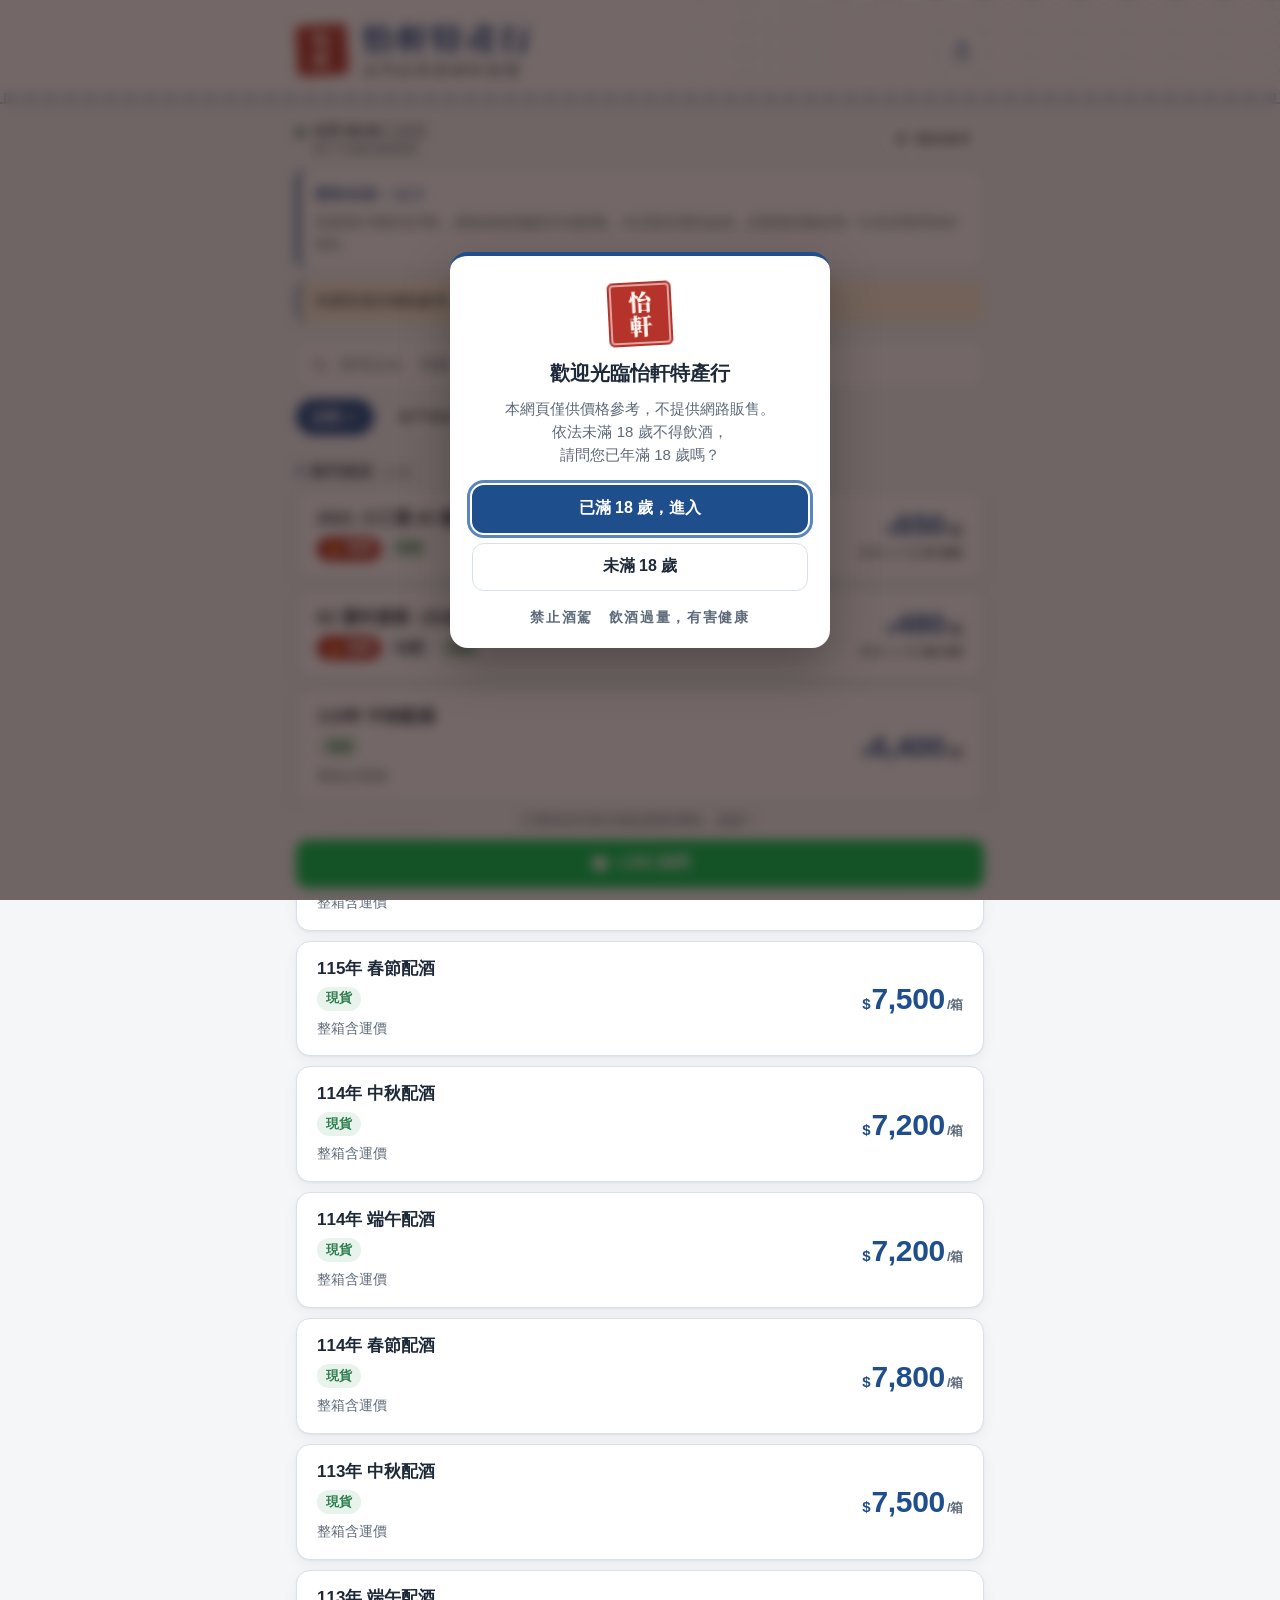
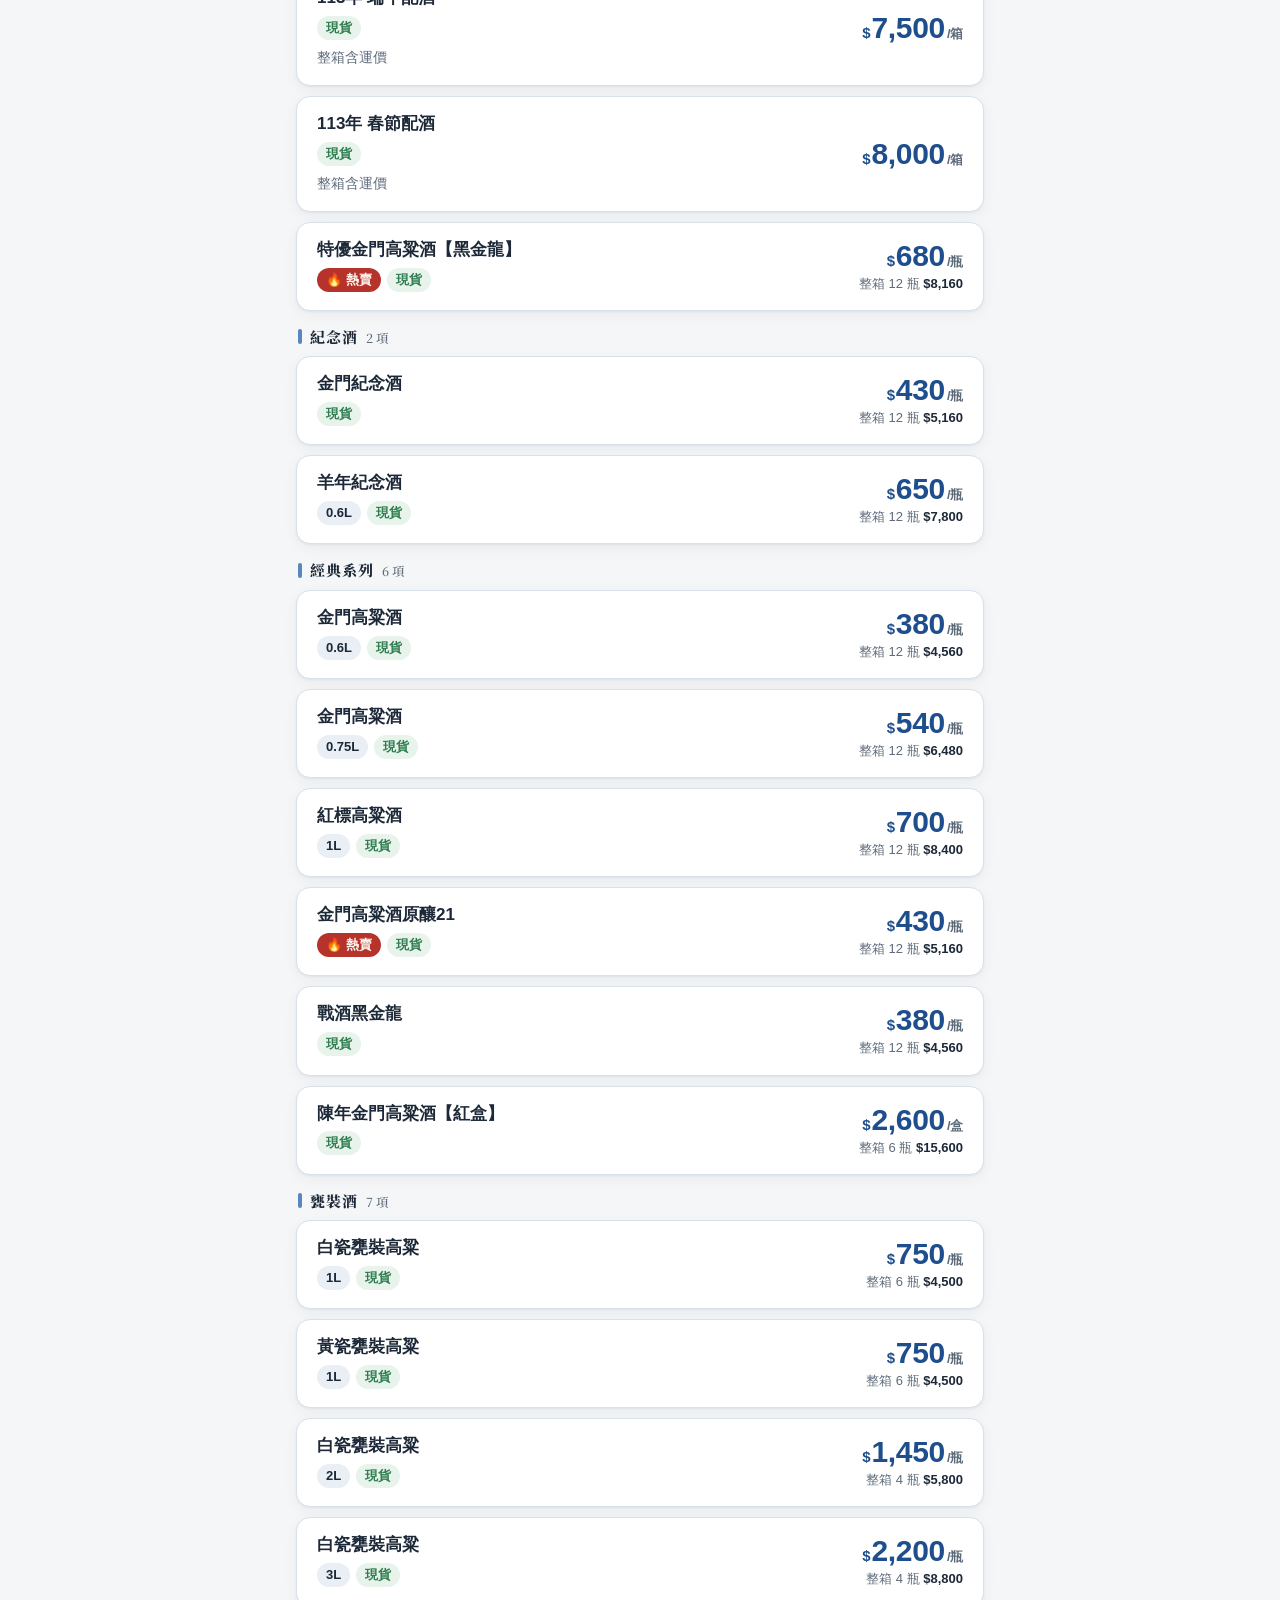
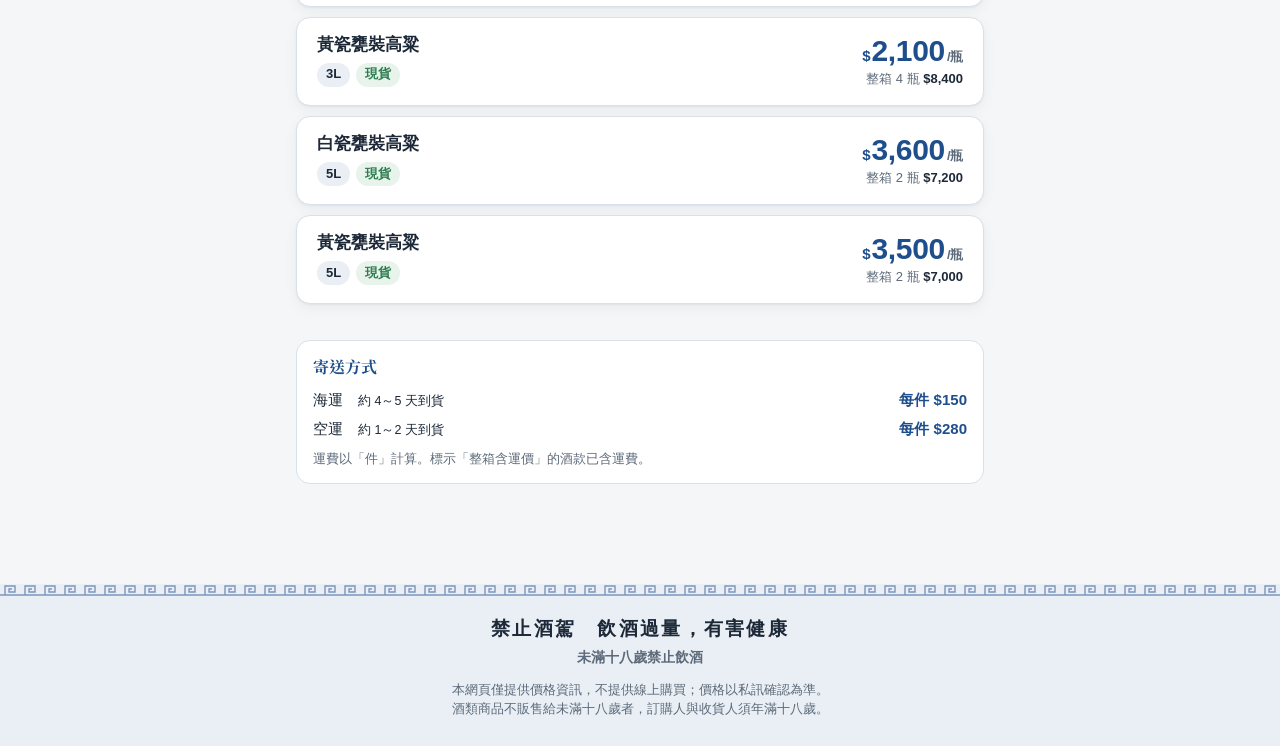
==== commit fa690e83: "顯示價格更新日期與價格說明（行情浮動、薄利多銷） Co-Authored-By: Claude Opus 5.5 <noreply@anthropic.com> Claude-Session: htt" ====
--- a/index.html
+++ b/index.html
@@ -49,6 +49,11 @@
         重新整理
       </button>
     </div>
+
+    <section class="price-info" id="price-info" hidden>
+      <p class="price-date" id="price-date"></p>
+      <p class="price-note" id="price-note"></p>
+    </section>
 
     <p class="notice" id="notice" hidden></p>
     <p class="warn" id="warn" hidden></p>
--- a/css/style.css
+++ b/css/style.css
@@ -252,6 +252,23 @@
 .refresh-btn.spinning svg { animation: spin .8s linear infinite; }
 @keyframes spin { to { transform: rotate(360deg); } }
 
+.price-info {
+  margin: 0 0 12px;
+  padding: 12px 14px;
+  background: var(--surface);
+  border: 1px solid var(--line);
+  border-left: 4px solid var(--brand);
+  border-radius: 12px;
+}
+.price-date {
+  margin: 0;
+  font-family: var(--serif);
+  font-weight: 700;
+  font-size: 16px;
+  color: var(--price);
+}
+.price-note { margin: 4px 0 0; font-size: 14px; color: var(--muted); line-height: 1.6; }
+
 .notice, .warn {
   margin: 0 0 12px;
   padding: 10px 14px;
@@ -400,6 +417,7 @@
 }
 .spec { background: var(--surface-2); color: var(--ink); font-weight: 600; }
 
+.tag-hot { background: var(--seal); color: var(--seal-ink); }
 .tag-in { background: var(--in-bg); color: var(--in); }
 .tag-low { background: var(--low-bg); color: var(--low); }
 .tag-out { background: var(--out-bg); color: var(--out); }
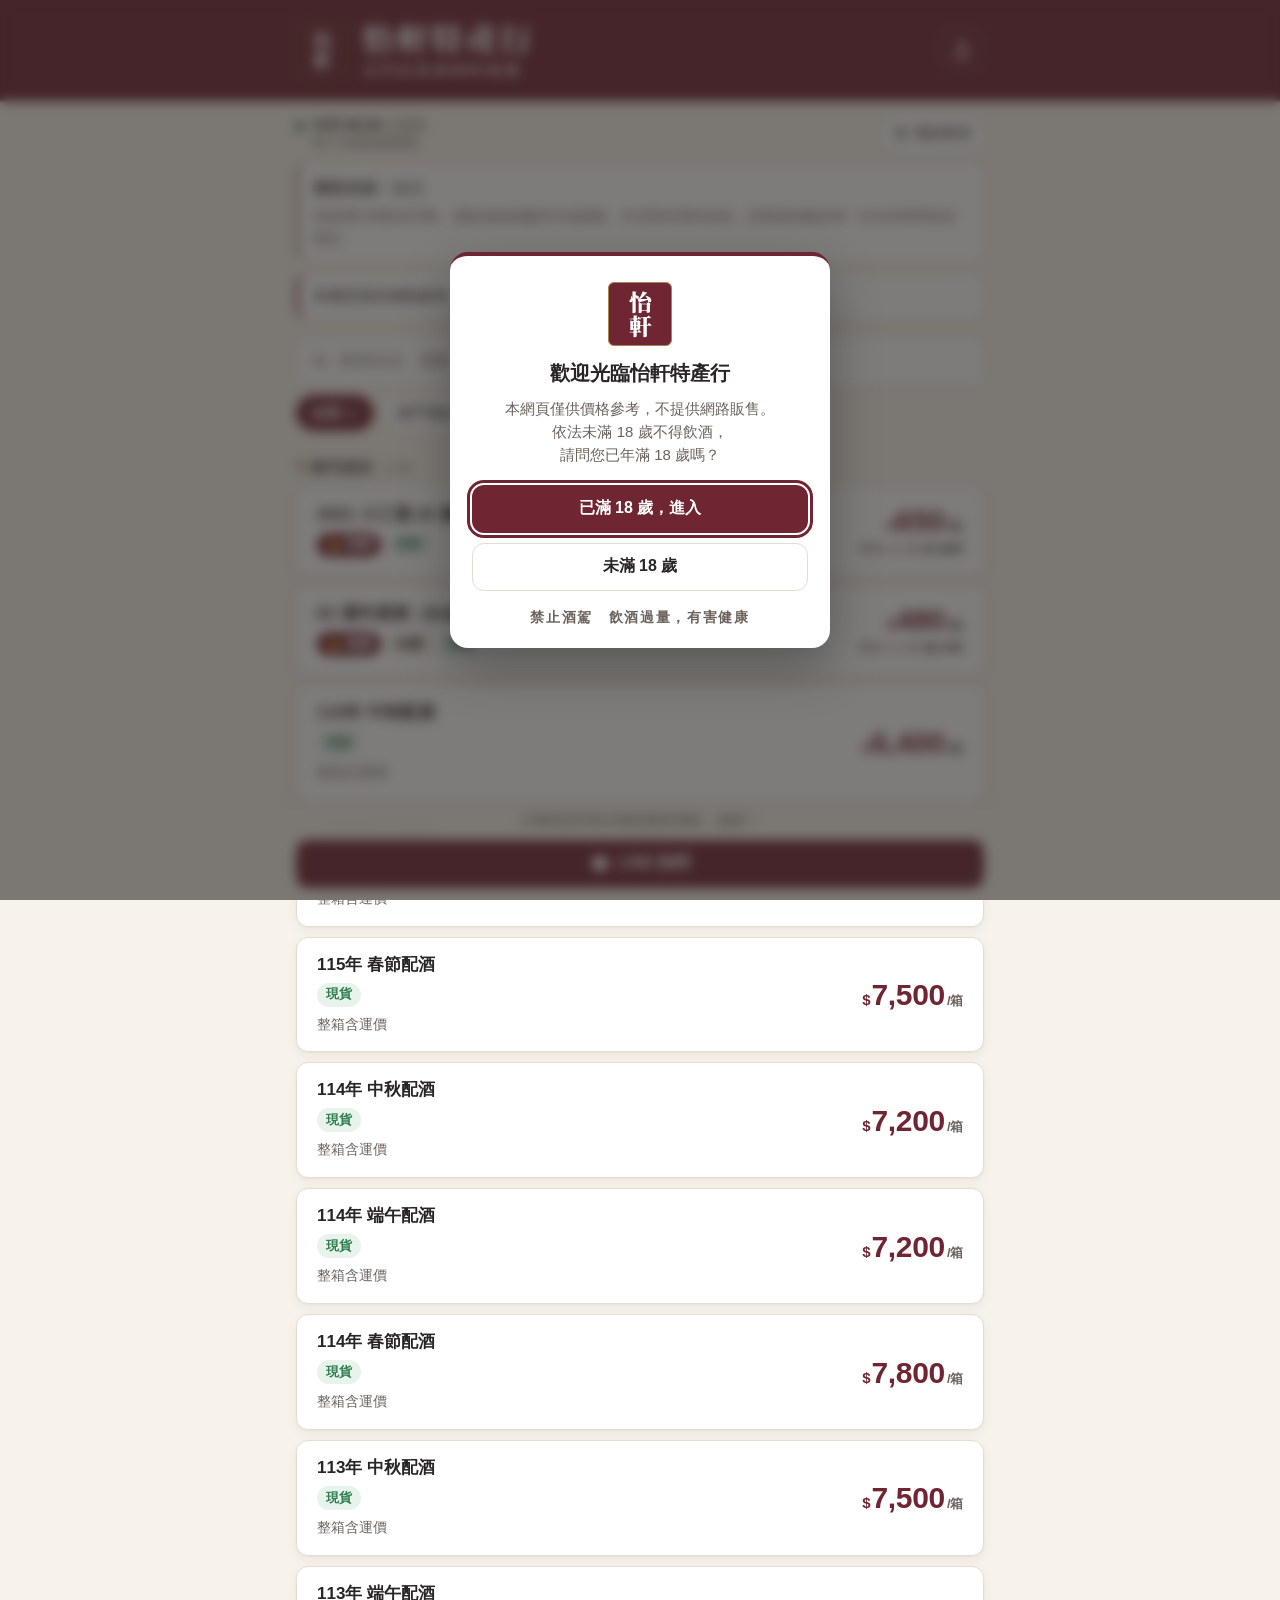
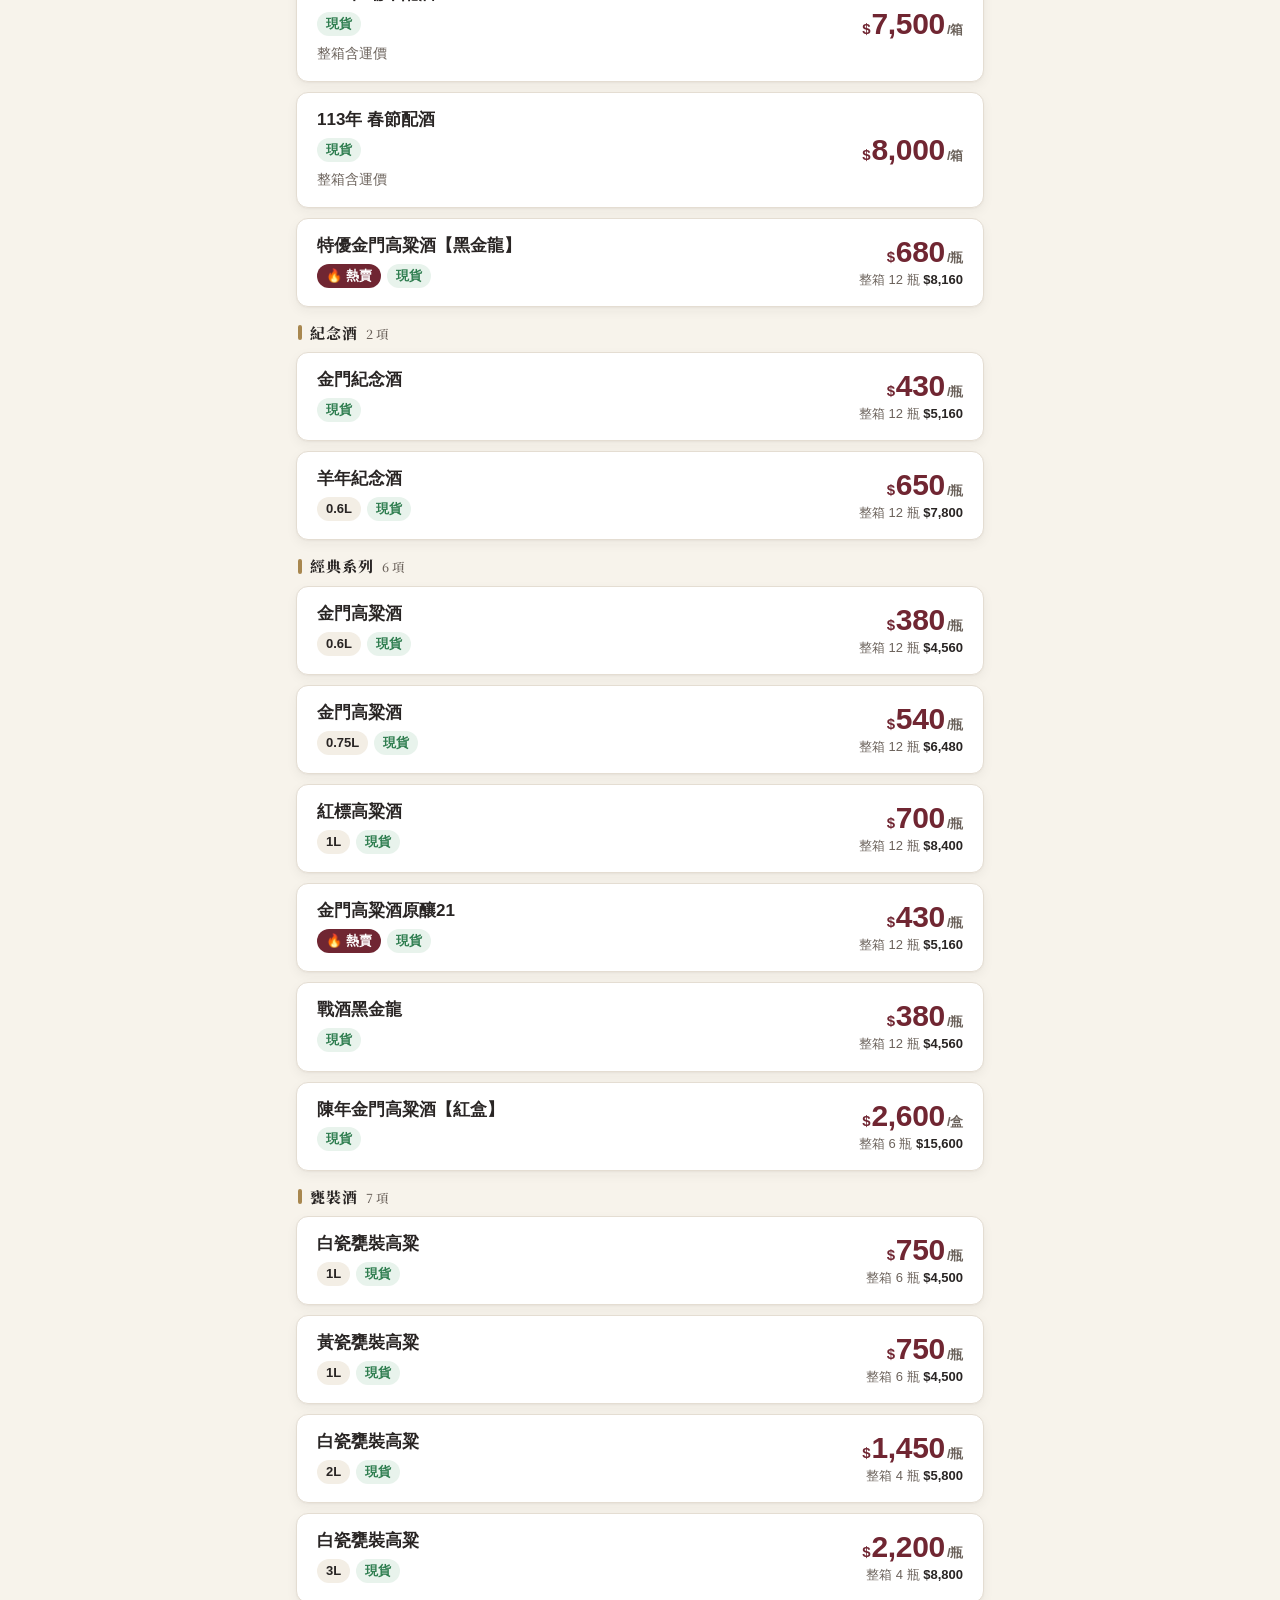
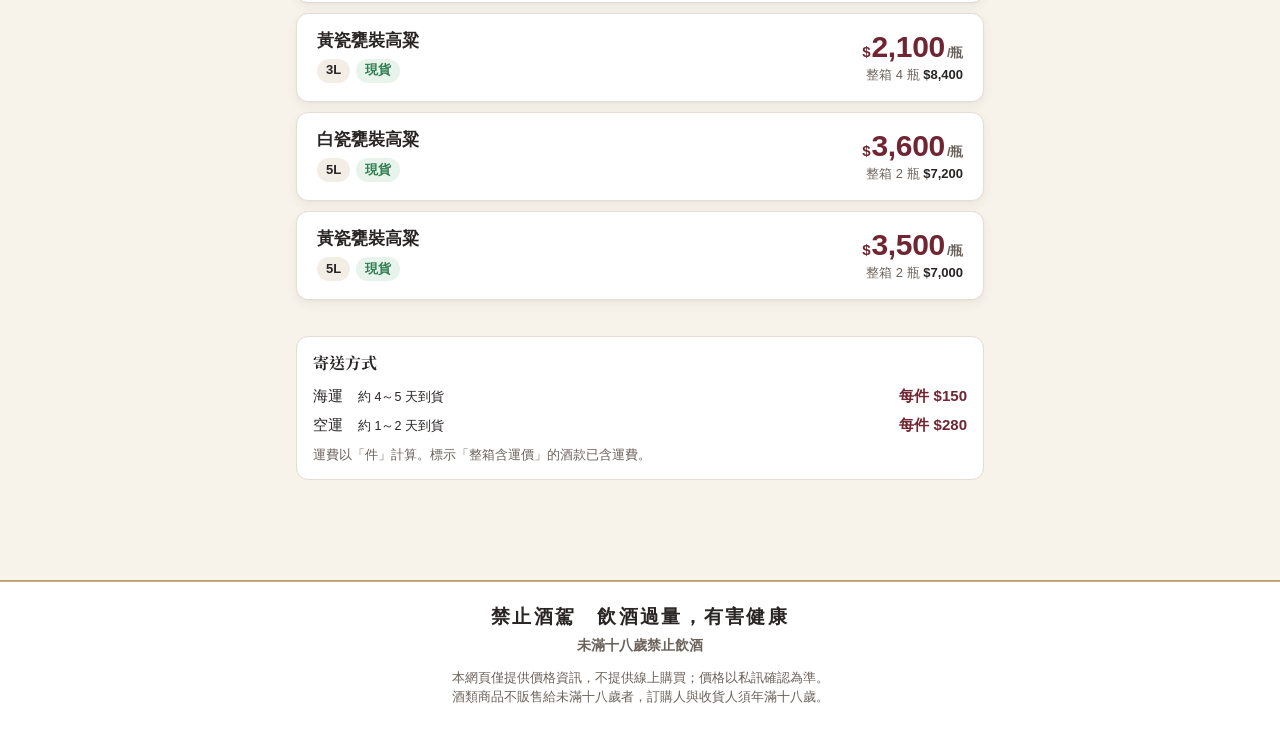
==== commit c17d0c8f: "價格專區改用米白＋深酒紅＋霧金配色，顏色整理為 :root 變數 Co-Authored-By: Claude Opus 5.5 <noreply@anthropic.com> Claude-Sess" ====
--- a/index.html
+++ b/index.html
@@ -7,7 +7,7 @@
   <meta name="description" content="怡軒特產行的金門高粱酒最新價格，隨時更新，訂購前請私訊確認。">
   <!-- 預設不讓搜尋引擎收錄，只有拿到連結的人看得到；想被 Google 搜尋到就刪掉這一行 -->
   <meta name="robots" content="noindex">
-  <meta name="theme-color" content="#f4f6f7">
+  <meta name="theme-color" content="#702632">
 
   <!-- 在 LINE／Facebook 分享連結時顯示的預覽卡片 -->
   <meta property="og:type" content="website">
--- a/css/style.css
+++ b/css/style.css
@@ -1,71 +1,39 @@
-/* 怡軒特產行 高粱酒報價：全部樣式（淺色／深色、手機優先） */
+/* 怡軒特產行 高粱酒價格專區：全部樣式（米白＋深酒紅＋霧金、手機優先） */
 
 :root {
-  --bg: #f4f6f7;
-  --surface: #ffffff;
-  --surface-2: #e9eff5;
-  --ink: #1d2938;
-  --muted: #5d6a79;
-  --line: #d8e1ea;
-  --brand: #1f4e8c;
-  --brand-2: #163a6b;
-  --brand-ink: #ffffff;
-  --gold: #5b85bd;
-  --seal: #b5332b;
-  --seal-ink: #fff7f0;
-  --price: #1f4e8c;
-  --pattern: #1f4e8c;
-  --up: #c62828;
-  --up-bg: #fdeaea;
+  /* 基本配色：米白＋深酒紅＋霧金 */
+  --bg: #f7f3eb;          /* 整頁背景：米白 */
+  --surface: #ffffff;     /* 卡片、搜尋與篩選區：白 */
+  --surface-2: #f3eee5;   /* 規格小標籤等淺底 */
+  --ink: #292524;         /* 標題、品名、一般文字：深灰 */
+  --muted: #6b625b;       /* 次要說明：灰褐 */
+  --line: #e4ddd2;        /* 邊框與分隔線：淺米灰 */
+  --brand: #702632;       /* 頁首、主要按鈕、選中狀態：深酒紅 */
+  --brand-hover: #59202a; /* 按鈕 hover：較深酒紅 */
+  --brand-ink: #ffffff;   /* 主要按鈕文字 */
+  --gold: #a8874f;        /* 裝飾線、小圖示：霧金（少量點綴，不用於價格或小字） */
+  --price: #702632;       /* 商品價格 */
+  --focus: #702632;
+
+  /* 狀態色（現貨、少量等） */
+  --up: #b42318;
+  --up-bg: #fdecea;
   --down: #1d7a3e;
   --down-bg: #e5f4ea;
   --in: #2e7d4f;
-  --in-bg: #e7f3eb;
-  --low: #a35f00;
-  --low-bg: #fbf0dc;
-  --out: #7d7a78;
-  --out-bg: #eeeceb;
+  --in-bg: #e8f3ec;
+  --low: #995c00;
+  --low-bg: #faf0dd;
+  --out: #78716c;
+  --out-bg: #efebe6;
   --pre: #2856a3;
   --pre-bg: #e7eefa;
-  --line-green: #06c755;
-  --shadow: 0 1px 2px rgba(20, 40, 70, .05), 0 4px 14px rgba(20, 40, 70, .05);
-  --radius: 14px;
+
+  --shadow: 0 1px 2px rgba(41, 37, 36, .04), 0 4px 12px rgba(41, 37, 36, .05);
+  --radius: 12px;
   --serif: "Noto Serif TC", "Songti TC", "PMingLiU", serif;
   --sans: -apple-system, BlinkMacSystemFont, "PingFang TC", "Noto Sans TC", "Microsoft JhengHei", "Heiti TC", sans-serif;
   color-scheme: light;
-}
-
-@media (prefers-color-scheme: dark) {
-  :root:not([data-theme="light"]) {
-    --bg: #0f1620;
-    --surface: #17212d;
-    --surface-2: #1d2a39;
-    --ink: #e6edf5;
-    --muted: #9eadbf;
-    --line: #2a3a4d;
-    --brand: #2c5ea3;
-    --brand-2: #1f4778;
-    --brand-ink: #ffffff;
-    --gold: #7fa8e0;
-    --seal: #c0453c;
-    --seal-ink: #fff7f0;
-    --price: #9cc1f2;
-    --pattern: #7fa8e0;
-    --up: #ff6b6b;
-    --up-bg: #3d1a1a;
-    --down: #52c47c;
-    --down-bg: #15301f;
-    --in: #67c98d;
-    --in-bg: #16301f;
-    --low: #f0b45a;
-    --low-bg: #3a2a12;
-    --out: #a59d97;
-    --out-bg: #2c2522;
-    --pre: #8fb2f0;
-    --pre-bg: #1a2640;
-    --shadow: 0 1px 2px rgba(0, 0, 0, .3);
-    color-scheme: dark;
-  }
 }
 
 * { box-sizing: border-box; }
@@ -101,37 +69,18 @@
 
 /* ---------- 標題列 ---------- */
 .masthead {
-  position: relative;
-  background: var(--surface);
-  color: var(--price);
-  padding: calc(18px + env(safe-area-inset-top)) 0 26px;
-  overflow: hidden;
-}
-/* 右側淡淡的青花海水紋 */
-.masthead::before {
-  content: "";
-  position: absolute;
-  inset: 0 0 12px 45%;
-  background-image: url("data:image/svg+xml,%3Csvg xmlns='http://www.w3.org/2000/svg' width='48' height='24' viewBox='0 0 48 24'%3E%3Cg fill='none' stroke='%231f4e8c' stroke-width='1'%3E%3Cpath d='M0 24a24 24 0 0 1 48 0M8 24a16 16 0 0 1 32 0M16 24a8 8 0 0 1 16 0M-24 12a24 24 0 0 1 48 0M-16 12a16 16 0 0 1 32 0M-8 12a8 8 0 0 1 16 0M24 12a24 24 0 0 1 48 0M32 12a16 16 0 0 1 32 0M40 12a8 8 0 0 1 16 0'/%3E%3C/g%3E%3C/svg%3E");
-  background-size: 48px 24px;
-  opacity: .13;
-  -webkit-mask-image: linear-gradient(90deg, transparent, #000 60%);
-  mask-image: linear-gradient(90deg, transparent, #000 60%);
-  pointer-events: none;
-}
-/* 下緣回紋 */
-.masthead::after, .fret {
-  content: "";
-  display: block;
-  height: 12px;
-  background-image: url("data:image/svg+xml,%3Csvg xmlns='http://www.w3.org/2000/svg' width='20' height='12' viewBox='0 0 20 12'%3E%3Cpath d='M0 11H20M5 11V2H15V8H9V5H12' fill='none' stroke='%231f4e8c' stroke-width='1.4'/%3E%3C/svg%3E");
-  background-size: 20px 12px;
-  opacity: .55;
-}
-.masthead::after { position: absolute; left: 0; right: 0; bottom: 4px; }
-.masthead-inner { position: relative; z-index: 1; }
-@media (prefers-color-scheme: dark) {
-  .masthead::before, .masthead::after, .fret { filter: invert(1) hue-rotate(180deg) brightness(1.4); }
+  background: var(--brand);
+  color: var(--brand-ink);
+  padding: calc(18px + env(safe-area-inset-top)) 0 18px;
+  border-bottom: 2px solid var(--gold);
+}
+.masthead :focus-visible { outline-color: var(--brand-ink); }
+
+/* 頁尾上緣的霧金細線 */
+.fret {
+  height: 2px;
+  background: var(--gold);
+  opacity: .7;
 }
 
 .masthead-inner {
@@ -151,10 +100,9 @@
   font-weight: 900;
   font-size: 19px;
   line-height: 1.05;
-  color: var(--seal-ink);
-  background: var(--seal);
-  box-shadow: inset 0 0 0 2px var(--seal), inset 0 0 0 4px rgba(255, 255, 255, .55);
-  transform: rotate(-3deg);
+  color: var(--brand-ink);
+  background: transparent;
+  border: 1.5px solid var(--gold);
 }
 .seal span { display: block; text-align: center; }
 
@@ -175,7 +123,7 @@
   font-weight: 700;
   font-size: 15px;
   letter-spacing: .18em;
-  color: var(--muted);
+  color: rgba(255, 255, 255, .86);
 }
 
 .icon-btn {
@@ -184,13 +132,13 @@
   height: 44px;
   display: grid;
   place-items: center;
-  border: 1px solid var(--line);
+  border: 1px solid rgba(255, 255, 255, .35);
   border-radius: 12px;
-  background: var(--surface);
-  color: var(--brand);
+  background: transparent;
+  color: var(--brand-ink);
   cursor: pointer;
 }
-.icon-btn:hover { background: var(--surface-2); }
+.icon-btn:hover { background: rgba(255, 255, 255, .12); }
 
 /* ---------- 更新狀態 ---------- */
 .status-row {
@@ -248,7 +196,7 @@
   font-size: 14px;
   cursor: pointer;
 }
-.refresh-btn:hover { border-color: var(--gold); }
+.refresh-btn:hover { border-color: var(--brand); color: var(--brand); }
 .refresh-btn.spinning svg { animation: spin .8s linear infinite; }
 @keyframes spin { to { transform: rotate(360deg); } }
 
@@ -257,15 +205,15 @@
   padding: 12px 14px;
   background: var(--surface);
   border: 1px solid var(--line);
-  border-left: 4px solid var(--brand);
-  border-radius: 12px;
+  border-left: 3px solid var(--gold);
+  border-radius: var(--radius);
 }
 .price-date {
   margin: 0;
   font-family: var(--serif);
   font-weight: 700;
   font-size: 16px;
-  color: var(--price);
+  color: var(--ink);
 }
 .price-note { margin: 4px 0 0; font-size: 14px; color: var(--muted); line-height: 1.6; }
 
@@ -276,9 +224,10 @@
   font-size: 14.5px;
 }
 .notice {
-  background: var(--low-bg);
-  color: var(--ink);
-  border-left: 4px solid var(--gold);
+  background: var(--surface);
+  color: var(--ink);
+  border: 1px solid var(--line);
+  border-left: 3px solid var(--brand);
 }
 .warn {
   background: var(--up-bg);
@@ -308,7 +257,7 @@
   border-radius: 12px;
   color: var(--muted);
 }
-.search:focus-within { border-color: var(--gold); box-shadow: 0 0 0 3px rgba(91, 133, 189, .22); }
+.search:focus-within { border-color: var(--brand); box-shadow: 0 0 0 3px rgba(112, 38, 50, .14); }
 .search input {
   flex: 1;
   min-width: 0;
@@ -340,7 +289,9 @@
   font-size: 14.5px;
   cursor: pointer;
   white-space: nowrap;
-}
+  color: var(--ink);
+}
+.chip:hover { border-color: var(--brand); color: var(--brand); }
 .chip[aria-selected="true"] {
   background: var(--brand);
   border-color: var(--brand);
@@ -417,7 +368,7 @@
 }
 .spec { background: var(--surface-2); color: var(--ink); font-weight: 600; }
 
-.tag-hot { background: var(--seal); color: var(--seal-ink); }
+.tag-hot { background: var(--brand); color: var(--brand-ink); }
 .tag-in { background: var(--in-bg); color: var(--in); }
 .tag-low { background: var(--low-bg); color: var(--low); }
 .tag-out { background: var(--out-bg); color: var(--out); }
@@ -504,7 +455,7 @@
   border: 1px solid var(--line);
   border-radius: var(--radius);
 }
-.shipping h2 { margin: 0 0 8px; font-family: var(--serif); font-size: 16px; color: var(--brand); }
+.shipping h2 { margin: 0 0 8px; font-family: var(--serif); font-size: 16px; color: var(--ink); }
 .ship-list { list-style: none; margin: 0; padding: 0; display: grid; gap: 6px; }
 .ship-list li { display: flex; justify-content: space-between; gap: 12px; font-size: 15px; }
 .ship-list b { color: var(--price); font-variant-numeric: tabular-nums; }
@@ -541,19 +492,21 @@
   cursor: pointer;
 }
 .btn-primary { background: var(--brand); color: var(--brand-ink); }
-.btn-primary:hover { filter: brightness(1.08); }
-.btn-line { background: var(--line-green); color: #fff; }
-.btn-line:hover { filter: brightness(1.05); }
-.btn-ghost { background: transparent; border-color: var(--line); color: var(--ink); }
+.btn-primary:hover { background: var(--brand-hover); }
+.btn-line { background: var(--brand); color: var(--brand-ink); }
+.btn-line:hover { background: var(--brand-hover); }
+.btn-ghost { background: var(--surface); border-color: var(--line); color: var(--ink); }
+.btn-ghost:hover { border-color: var(--brand); color: var(--brand); }
 .btn-small { min-height: 38px; font-size: 14.5px; padding: 6px 14px; }
 
 /* ---------- 頁尾（法定警語） ---------- */
 .footer {
   padding: 22px 0 calc(26px + env(safe-area-inset-bottom));
-  background: var(--surface-2);
+  background: var(--surface);
+  border-top: 1px solid var(--line);
   text-align: center;
 }
-.footer .fret { margin: -22px 0 18px; }
+.footer .fret { margin: -23px 0 20px; }
 .legal-warning {
   margin: 0;
   font-size: 19px;
@@ -590,7 +543,7 @@
   display: grid;
   place-items: center;
   padding: 16px;
-  background: rgba(30, 12, 10, .62);
+  background: rgba(41, 37, 36, .6);
   backdrop-filter: blur(6px);
   -webkit-backdrop-filter: blur(6px);
 }
@@ -609,15 +562,16 @@
   height: 64px;
   font-size: 23px;
   margin: 0 auto 12px;
-  background: var(--seal);
-  color: var(--seal-ink);
+  background: var(--brand);
+  color: var(--brand-ink);
+  border-color: var(--gold);
 }
 .age-card h2 { margin: 0 0 8px; font-size: 20px; }
 .age-card p { margin: 0; color: var(--muted); font-size: 15px; }
 .age-btns { display: grid; gap: 10px; margin-top: 18px; }
 .age-msg { margin-top: 12px !important; color: var(--ink) !important; font-weight: 700; }
 
-:focus-visible { outline: 3px solid var(--gold); outline-offset: 2px; }
+:focus-visible { outline: 3px solid var(--focus); outline-offset: 2px; }
 
 @media (min-width: 640px) {
   .item { padding: 16px 20px; }
